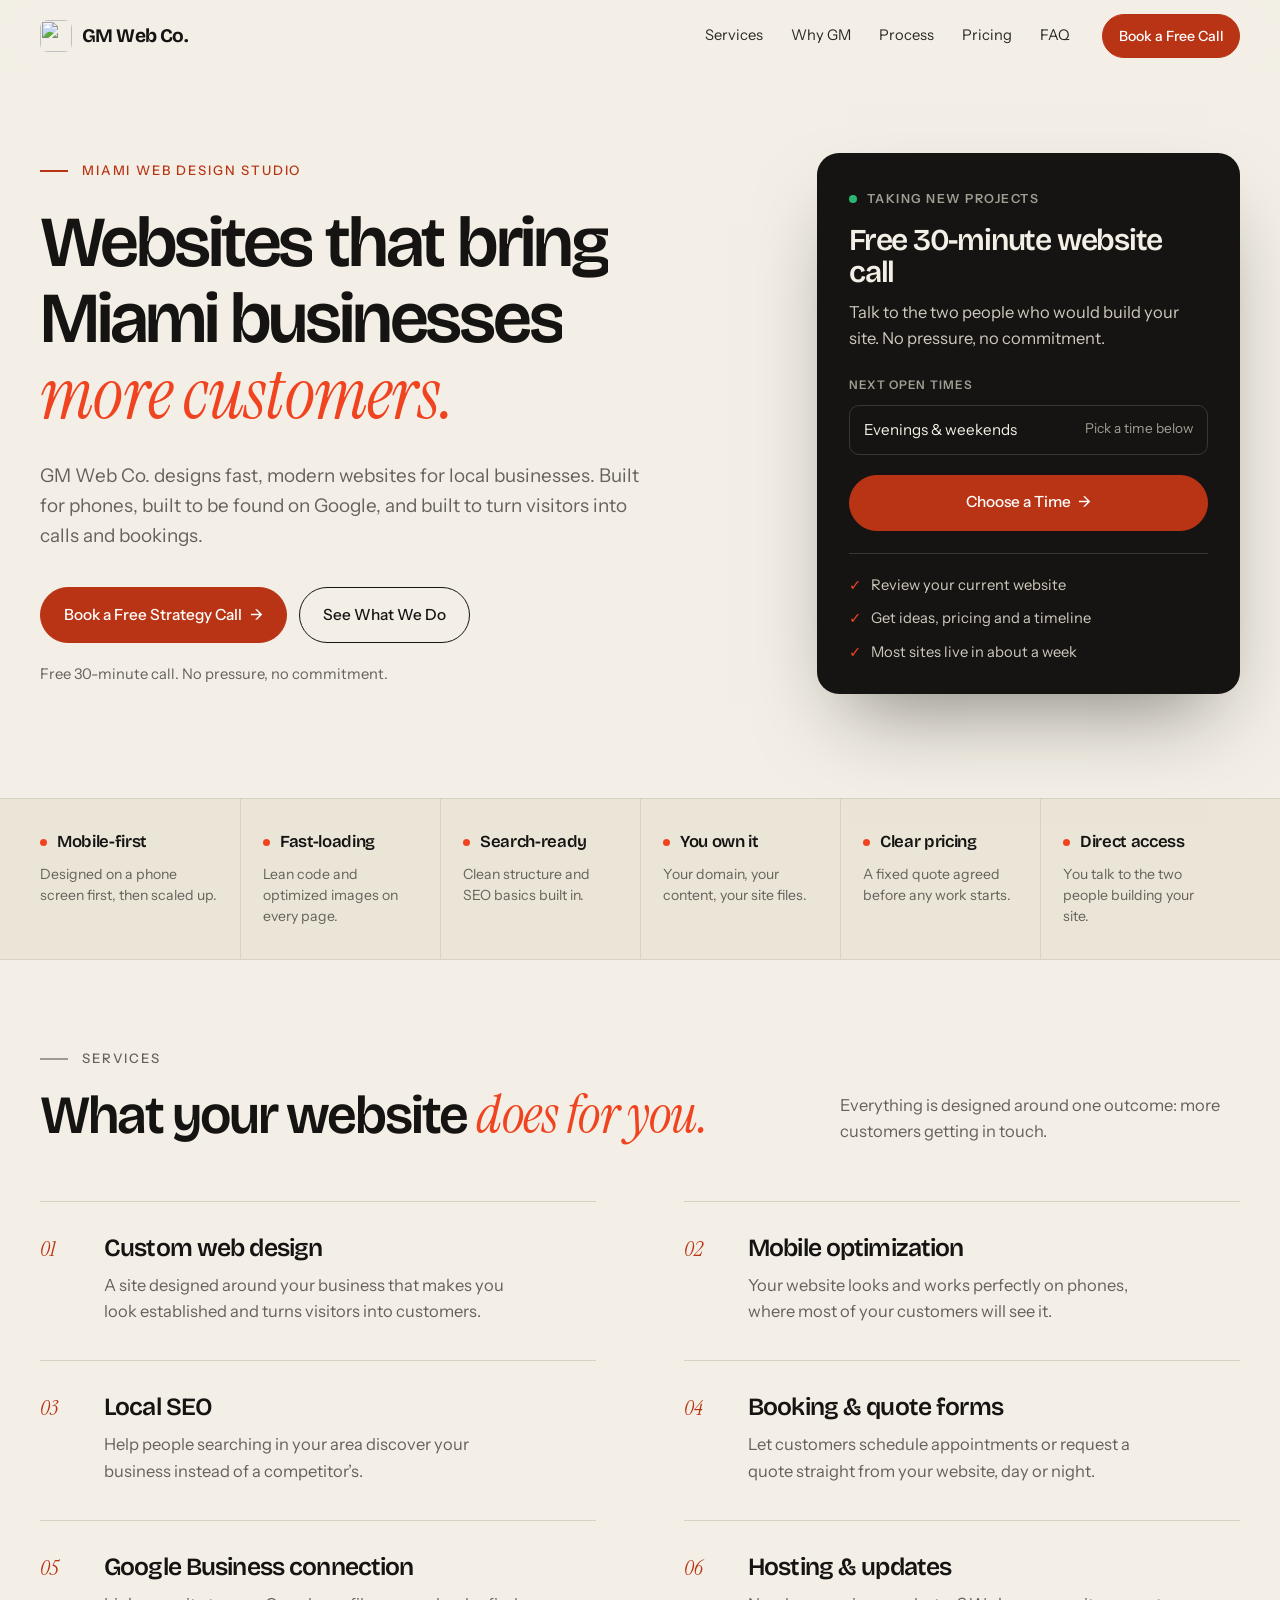
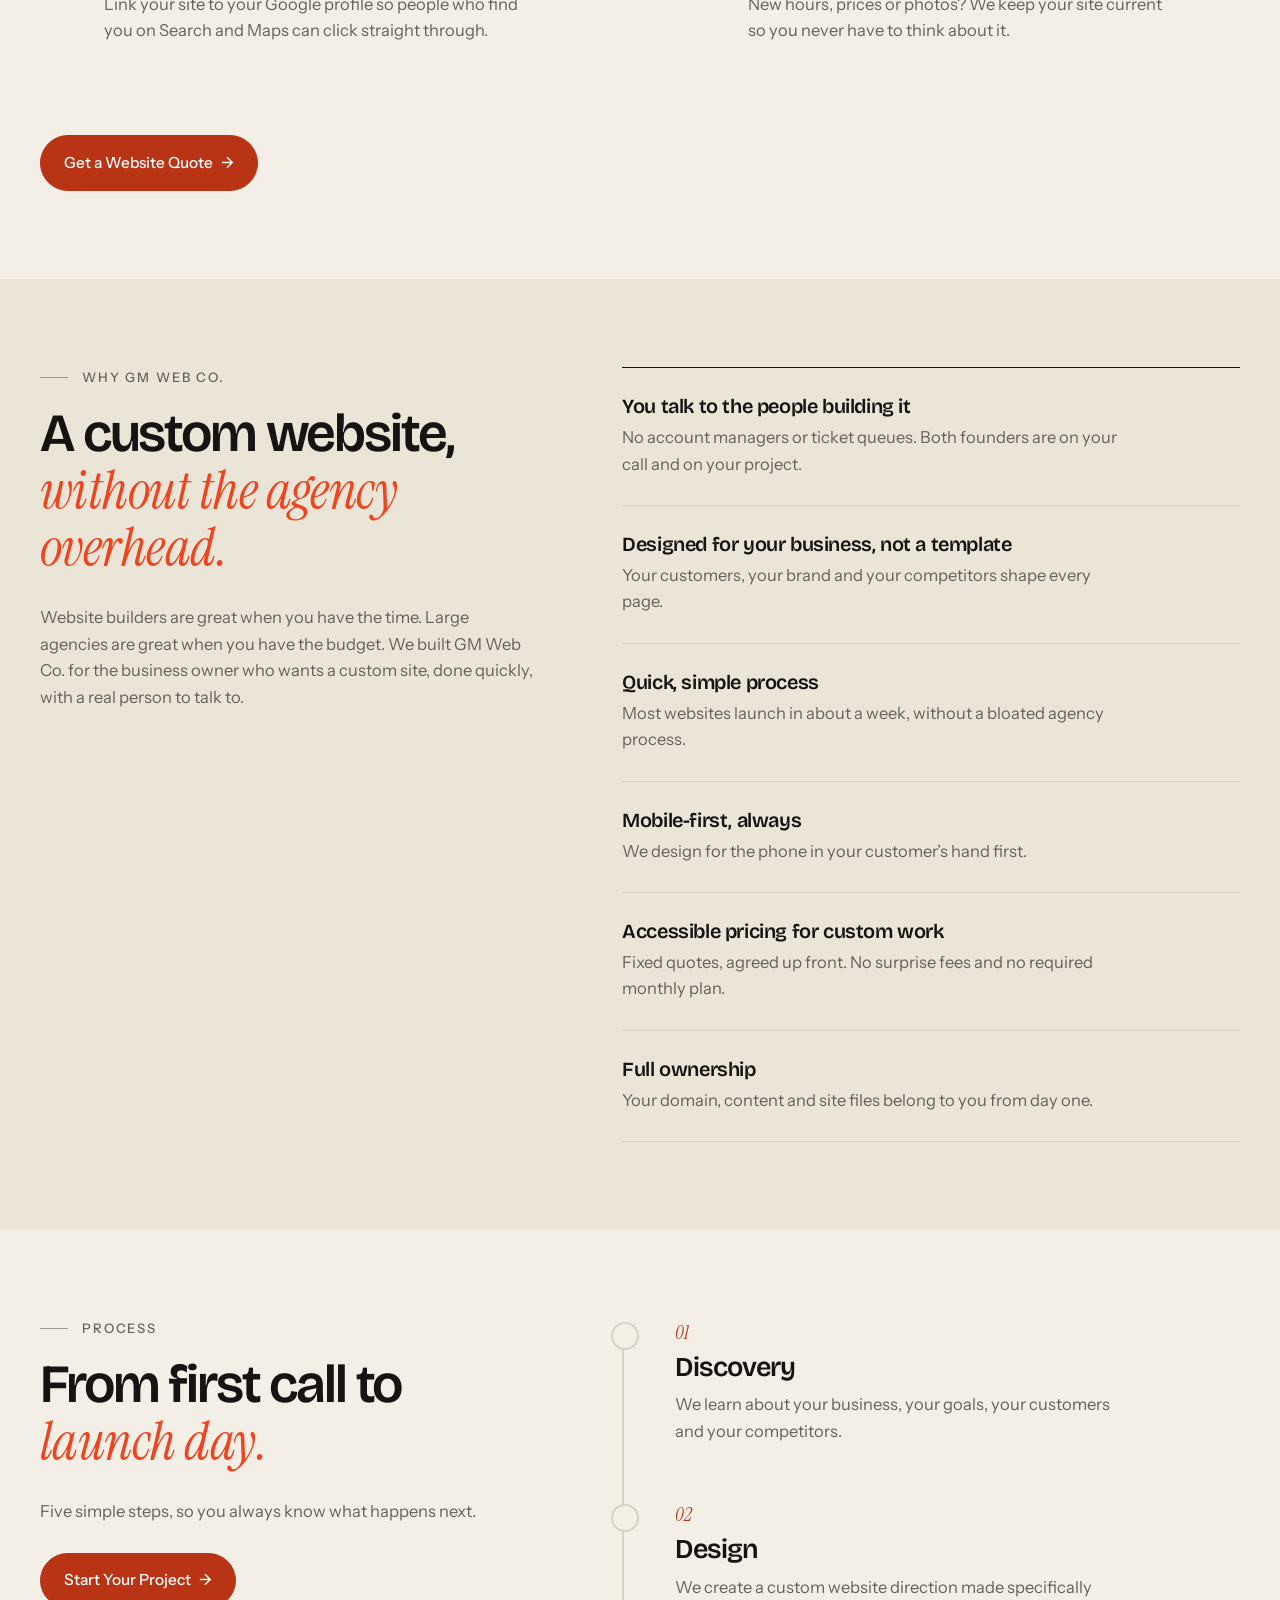
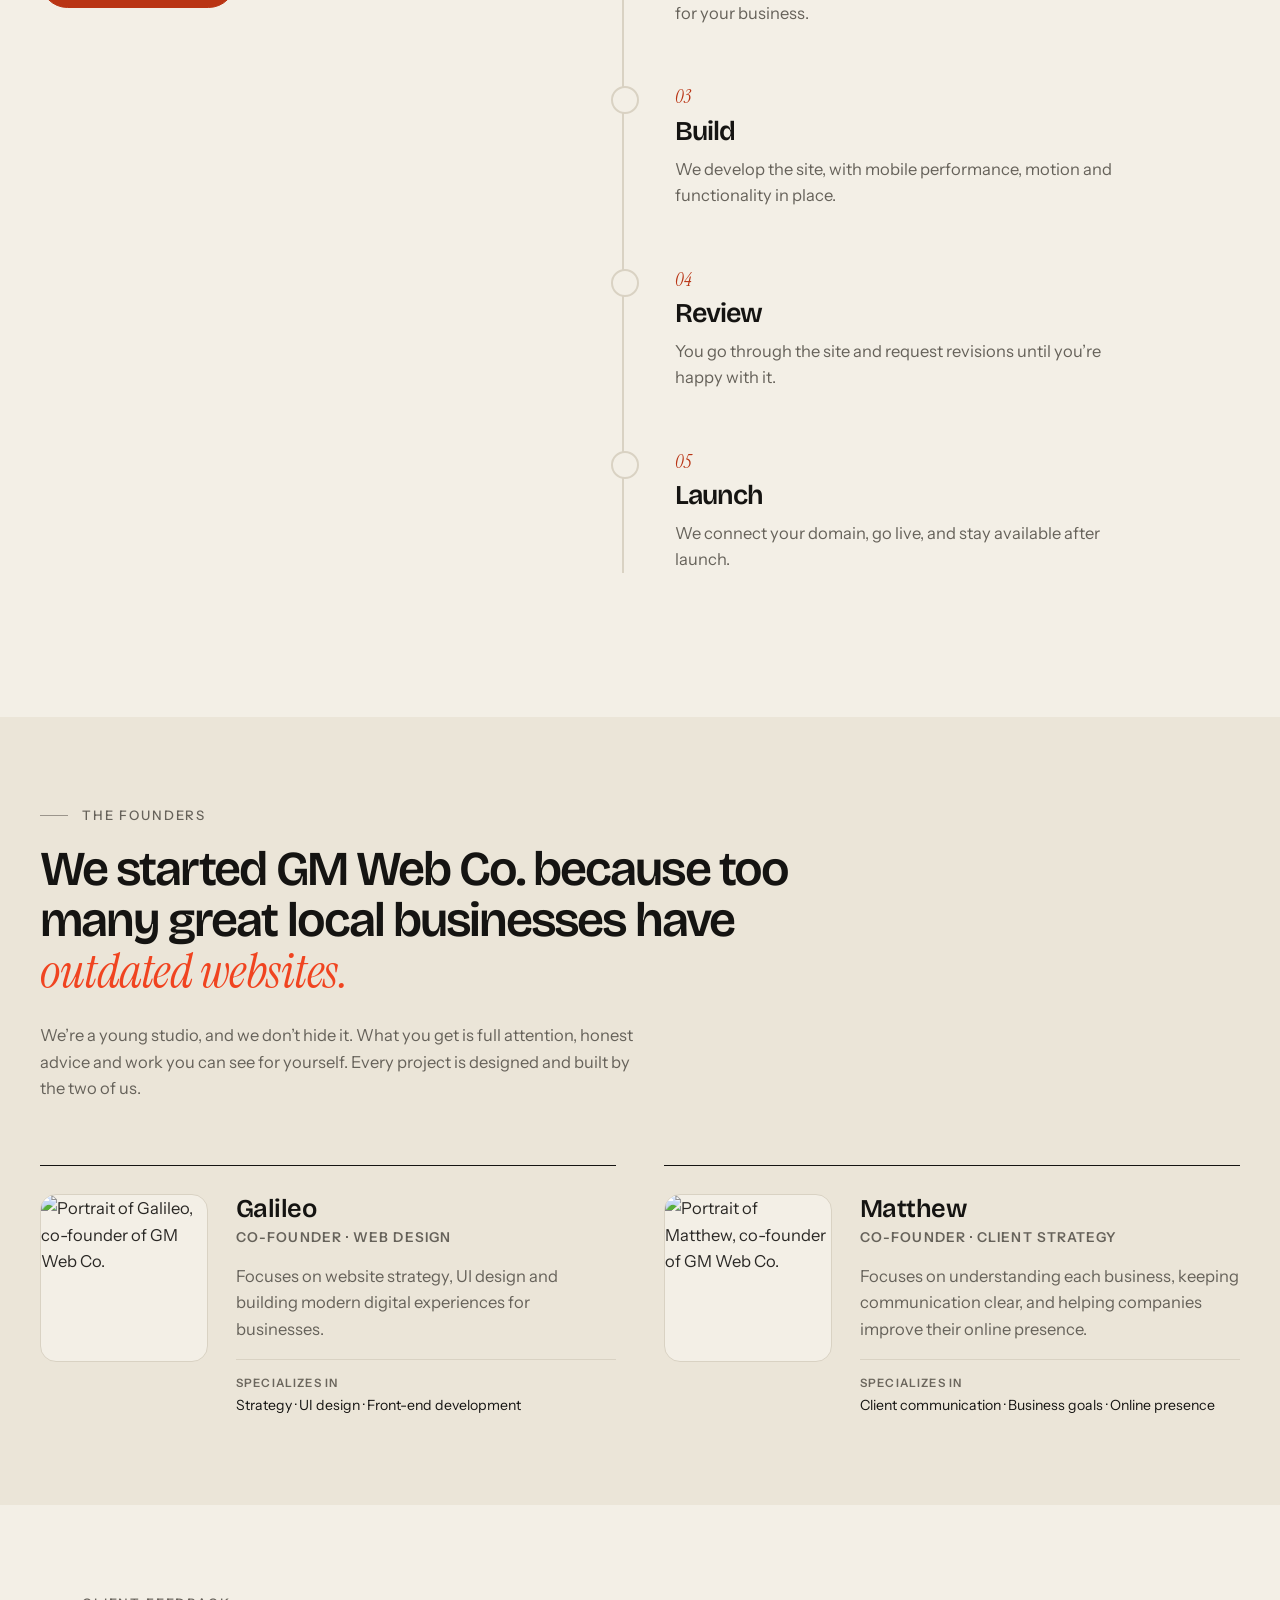
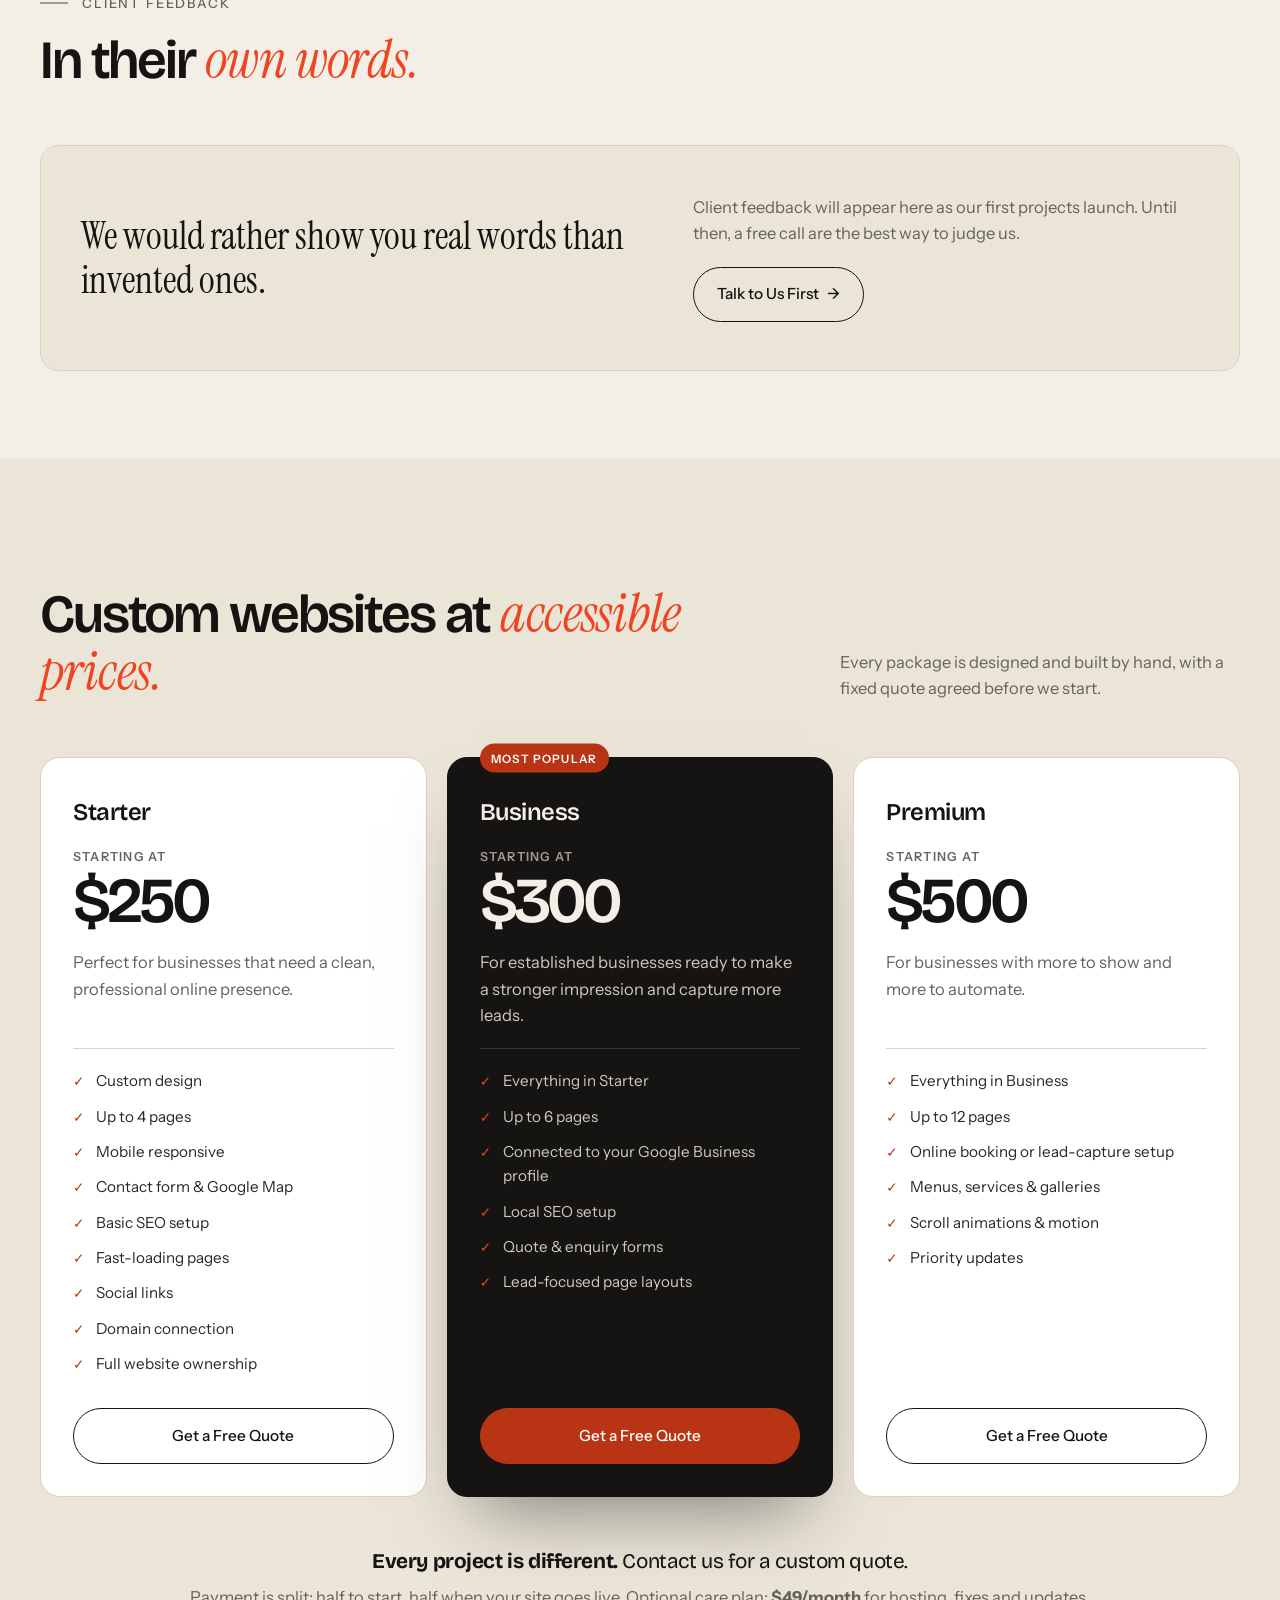
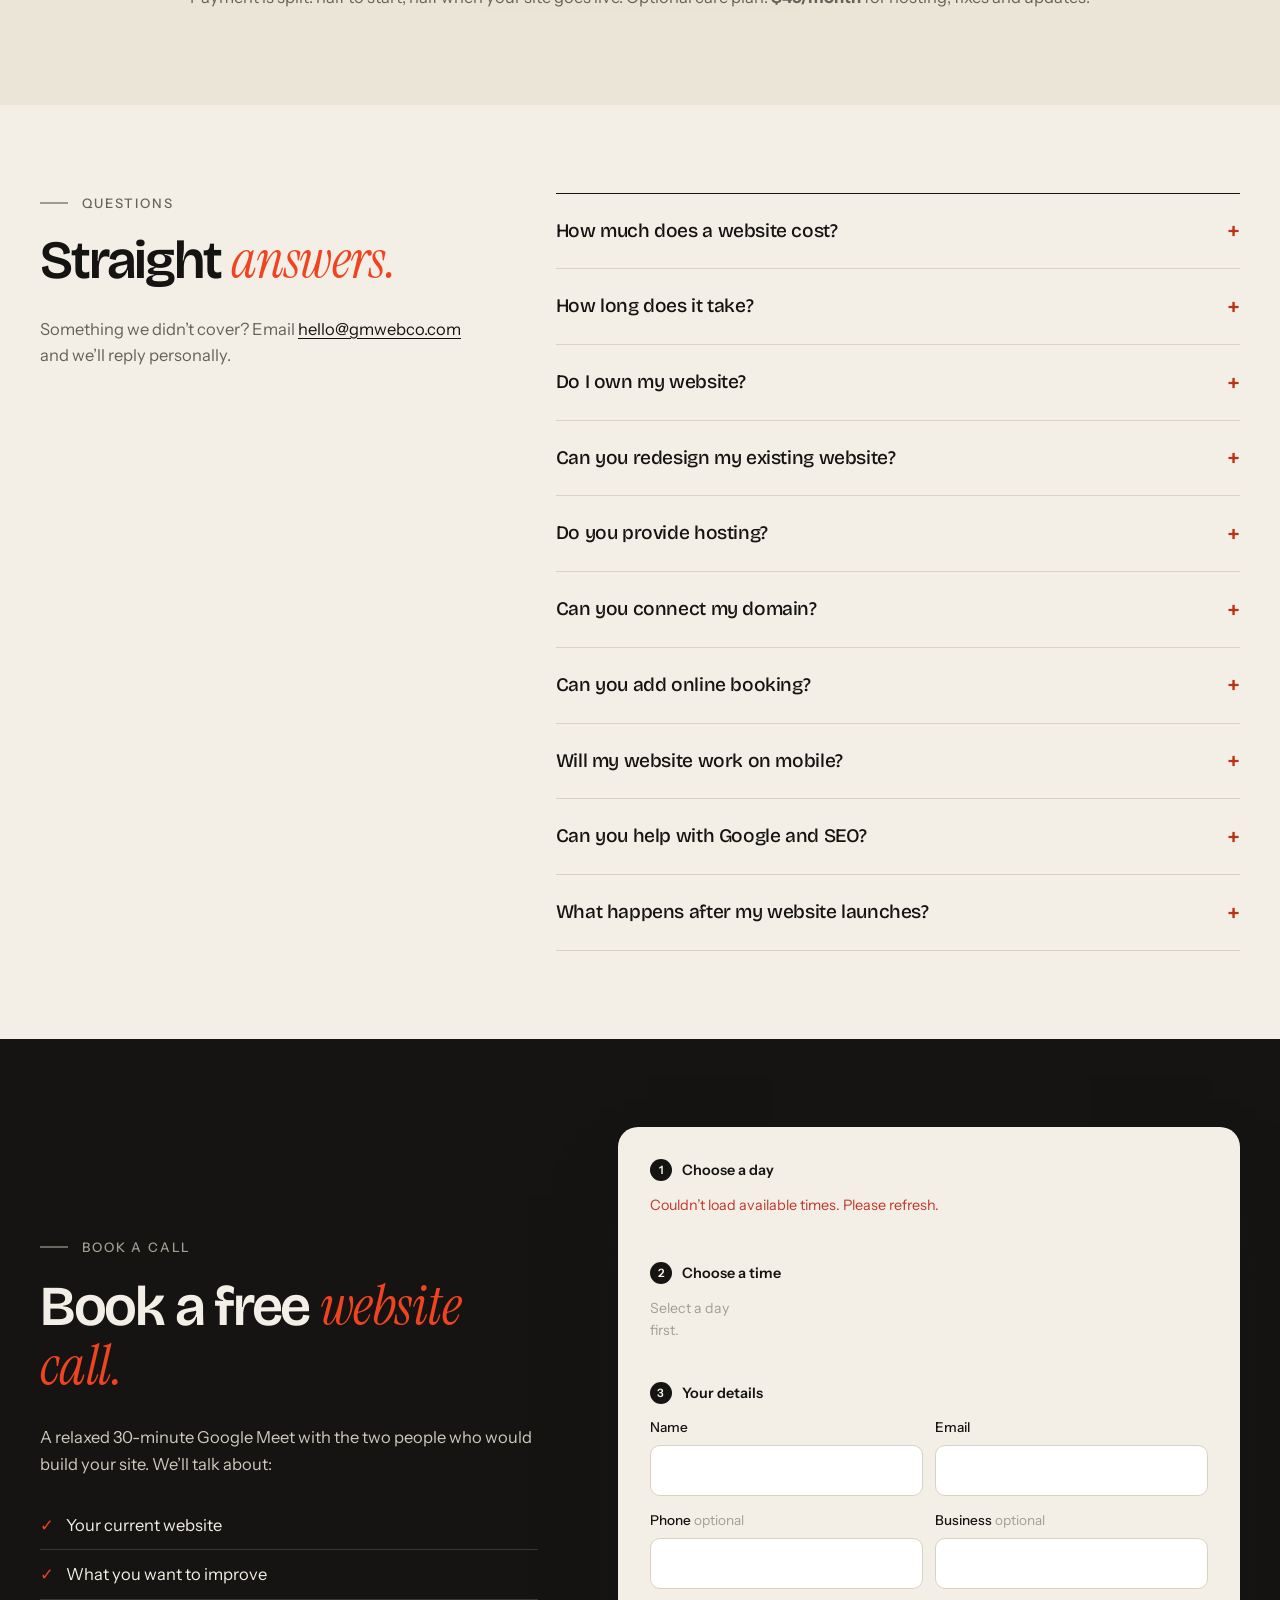
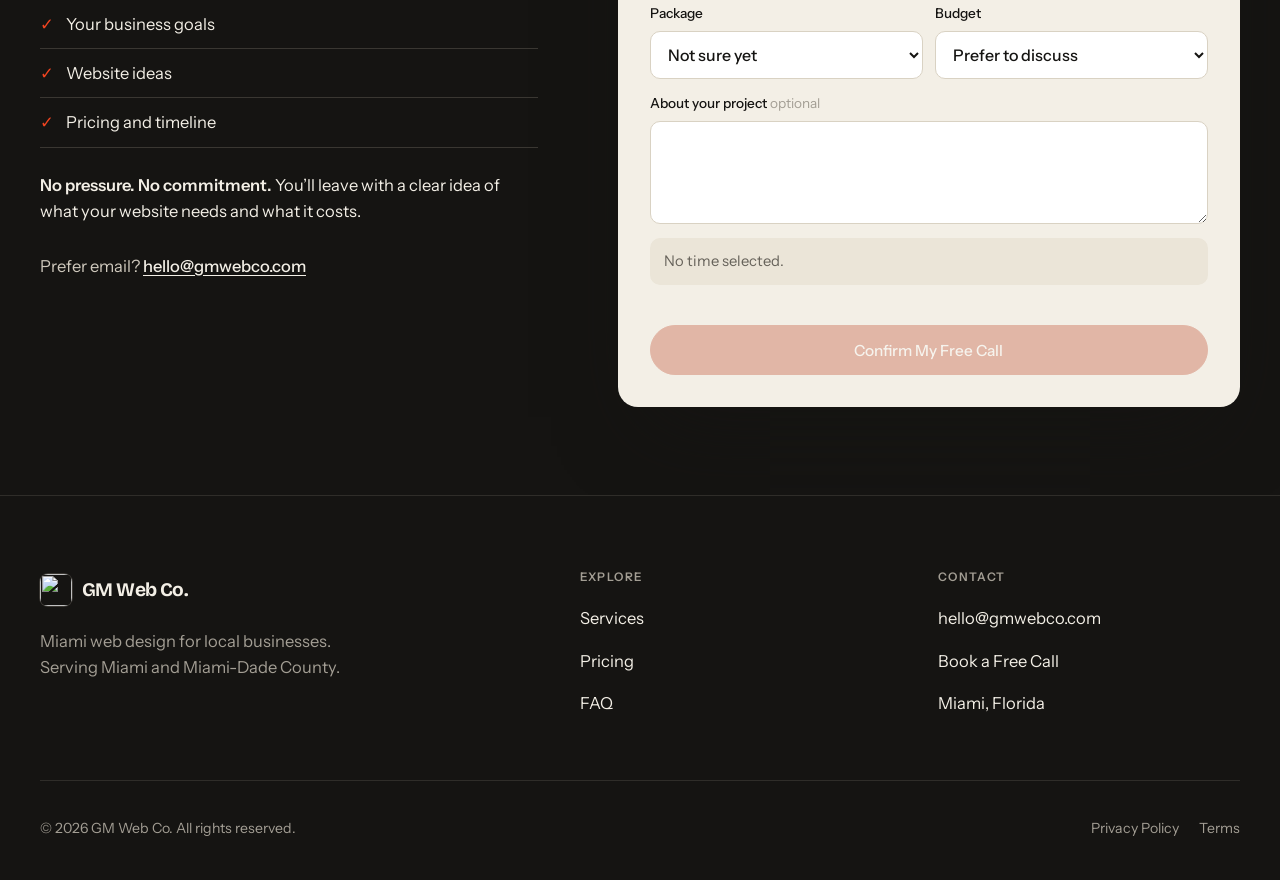
==== site-v2/index.html @ 28d30871 "Initial import of GM Web Co site Co-Authored-By: Claude Sonnet 5.5 <noreply@anthropic.com>" ====
<!DOCTYPE html>
<html lang="en">
<head>
  <meta charset="UTF-8" />
  <meta name="viewport" content="width=device-width, initial-scale=1.0, viewport-fit=cover" />
  <meta name="color-scheme" content="light" />
  <meta name="theme-color" content="#f3efe6" />
  <title>Miami Web Design for Local Businesses | GM Web Co.</title>
  <meta name="description" content="GM Web Co. is a Miami web design studio. We build fast, mobile-first websites for local businesses that get found on Google and turn visitors into calls and bookings. Book a free call." />
  <meta name="author" content="GM Web Co." />
  <link rel="canonical" href="https://gmwebco.com/" />
  <meta property="og:type" content="website" />
  <meta property="og:site_name" content="GM Web Co." />
  <meta property="og:title" content="GM Web Co. | Miami web design for local businesses" />
  <meta property="og:description" content="Fast, modern, mobile-first websites that bring local businesses more customers. Book a free call." />
  <meta property="og:image" content="https://gmwebco.com/og-cover.jpg" />
  <meta property="og:image:width" content="1200" />
  <meta property="og:image:height" content="630" />
  <meta property="og:image:alt" content="GM Web Co. — websites that bring Miami businesses more customers" />
  <meta property="og:url" content="https://gmwebco.com/" />
  <meta name="twitter:card" content="summary_large_image" />
  <meta name="twitter:title" content="GM Web Co. | Miami web design for local businesses" />
  <meta name="twitter:description" content="Fast, modern, mobile-first websites that bring local businesses more customers." />
  <meta name="twitter:image" content="https://gmwebco.com/og-cover.jpg" />
  <script type="application/ld+json">
  {
    "@context": "https://schema.org",
    "@graph": [
      {
        "@type": "ProfessionalService",
        "@id": "https://gmwebco.com/#business",
        "name": "GM Web Co.",
        "url": "https://gmwebco.com/",
        "logo": "https://gmwebco.com/logo-512.png",
        "image": "https://gmwebco.com/og-cover.jpg",
        "description": "Miami web design studio building fast, mobile-first websites for local businesses.",
        "email": "hello@gmwebco.com",
        "founder": [{ "@type": "Person", "name": "Galileo S." }, { "@type": "Person", "name": "Matthew M." }],
        "address": { "@type": "PostalAddress", "addressLocality": "Miami", "addressRegion": "FL", "addressCountry": "US" },
        "areaServed": [{ "@type": "City", "name": "Miami" }, { "@type": "AdministrativeArea", "name": "Miami-Dade County" }],
        "priceRange": "$$",
        "knowsAbout": ["Web design", "Local SEO", "Small business websites", "Online booking"],
        "openingHoursSpecification": [
          { "@type": "OpeningHoursSpecification", "dayOfWeek": ["Monday", "Tuesday", "Wednesday", "Thursday", "Friday"], "opens": "17:00", "closes": "21:00" },
          { "@type": "OpeningHoursSpecification", "dayOfWeek": ["Saturday", "Sunday"], "opens": "10:00", "closes": "20:00" }
        ]
      },
      {
        "@type": "FAQPage",
        "mainEntity": [
          { "@type": "Question", "name": "How much does a website cost?", "acceptedAnswer": { "@type": "Answer", "text": "Websites start at $250 for a Starter site. Business sites start at $300 and Premium sites at $500. Every project is different, so we confirm a clear, fixed quote on your free call before any work begins." } },
          { "@type": "Question", "name": "How long does a website take?", "acceptedAnswer": { "@type": "Answer", "text": "Most websites are live in about a week. Larger sites or custom features can take longer, and we give you a clear timeline on the call." } },
          { "@type": "Question", "name": "Do I own my website?", "acceptedAnswer": { "@type": "Answer", "text": "Yes. Your domain is registered in your name, and your text, photos and site files are yours. If you ever want to move on, we hand everything over." } },
          { "@type": "Question", "name": "Can you redesign my existing website?", "acceptedAnswer": { "@type": "Answer", "text": "Yes. We keep what already works, such as your content, branding and domain, and rebuild the rest so the site looks established and is easier to use on a phone." } },
          { "@type": "Question", "name": "Do you provide hosting?", "acceptedAnswer": { "@type": "Answer", "text": "Yes. Our optional care plan is $49 per month and covers hosting, fixes and updates. If you prefer to host elsewhere, we set the site up so you can." } },
          { "@type": "Question", "name": "Can you connect my domain?", "acceptedAnswer": { "@type": "Answer", "text": "Yes. We connect your existing domain, or help you register a new one in your name." } },
          { "@type": "Question", "name": "Can you add online booking?", "acceptedAnswer": { "@type": "Answer", "text": "Yes. We can add appointment booking or quote-request forms so customers can take the next step directly from your website." } },
          { "@type": "Question", "name": "Will my website work on mobile?", "acceptedAnswer": { "@type": "Answer", "text": "Yes. Every site is designed phone-first and tested on real screen sizes, because most of your customers will see it on a phone." } },
          { "@type": "Question", "name": "Can you help with Google and SEO?", "acceptedAnswer": { "@type": "Answer", "text": "Yes. Every site includes SEO basics: page titles, descriptions, clean structure and fast loading. Business and Premium sites are also connected to your Google Business profile." } },
          { "@type": "Question", "name": "What happens after the website launches?", "acceptedAnswer": { "@type": "Answer", "text": "We check that everything works, hand over your site, and stay a message away. If you want ongoing updates, the optional care plan covers them." } }
        ]
      }
    ]
  }
  </script>
  <script defer src="/_vercel/insights/script.js"></script>
  <link rel="icon" href="favicon.svg" type="image/svg+xml" />
  <link rel="icon" href="logo-512.png" type="image/png" sizes="512x512" />
  <link rel="apple-touch-icon" href="apple-touch-icon.png" />
  <link rel="preconnect" href="https://fonts.googleapis.com" />
  <link rel="preconnect" href="https://fonts.gstatic.com" crossorigin />
  <link href="https://fonts.googleapis.com/css2?family=Bricolage+Grotesque:opsz,wght@12..96,500;12..96,600;12..96,700&family=Instrument+Sans:wght@400;500;600&family=Instrument+Serif:ital@0;1&display=swap" rel="stylesheet" />
    <link rel="stylesheet" href="styles.css" />
</head>
<body id="top">
  <a class="skip" href="#main">Skip to content</a>
  <header class="nav">
    <div class="container nav-inner">
      <a href="#top" class="logo" aria-label="GM Web Co., back to top"><img src="logo-icon.svg" alt="" width="32" height="32" />GM Web Co.</a>
      <nav class="nav-links" id="navLinks" aria-label="Main">
        <a href="#services">Services</a>
        <a href="#why">Why GM</a>
        <a href="#process">Process</a>
        <a href="#pricing">Pricing</a>
        <a href="#faq">FAQ</a>
        <a href="#book" class="btn btn-sm">Book a Free Call</a>
      </nav>
      <button class="nav-toggle" id="navToggle" type="button" aria-label="Open menu" aria-expanded="false" aria-controls="navLinks"><span></span><span></span></button>
    </div>
  </header>

  <main id="main">
    <!-- HERO -->
    <section class="hero" aria-labelledby="hero-title">
      <div class="container hero-grid">
        <div class="hero-copy">
          <p class="kicker reveal">Miami web design studio</p>
          <h1 id="hero-title" class="split">Websites that bring Miami businesses <em>more customers.</em></h1>
          <p class="lead reveal" style="--d:.45s">GM Web Co. designs fast, modern websites for local businesses. Built for phones, built to be found on Google, and built to turn visitors into calls and bookings.</p>
          <div class="hero-cta reveal" style="--d:.6s">
            <a href="#book" class="btn">Book a Free Strategy Call <span class="arrow" aria-hidden="true">→</span></a>
            <a href="#services" class="btn btn-ghost">See What We Do</a>
          </div>
          <p class="hero-assure reveal" style="--d:.7s">Free 30-minute call. No pressure, no commitment.</p>
        </div>
        <aside class="hero-card reveal" style="--d:.3s" aria-labelledby="hc-title">
          <p class="hc-eyebrow"><span class="hc-dot" aria-hidden="true"></span> Taking new projects</p>
          <h2 id="hc-title">Free 30-minute website call</h2>
          <p class="hc-sub">Talk to the two people who would build your site. No pressure, no commitment.</p>
          <p class="hc-label">Next open times</p>
          <div class="hc-times" id="hcTimes" aria-live="polite"><span class="hc-skel"></span><span class="hc-skel"></span><span class="hc-skel"></span></div>
          <a href="#book" class="btn btn-block">Choose a Time <span class="arrow" aria-hidden="true">→</span></a>
          <ul class="hc-list">
            <li>Review your current website</li>
            <li>Get ideas, pricing and a timeline</li>
            <li>Most sites live in about a week</li>
          </ul>
        </aside>
      </div>
    </section>

    <!-- TRUST -->
    <section class="trust" aria-label="What you can count on">
      <ul class="container trust-list">
        <li class="reveal"><b>Mobile-first</b><span>Designed on a phone screen first, then scaled up.</span></li>
        <li class="reveal" style="--d:.06s"><b>Fast-loading</b><span>Lean code and optimized images on every page.</span></li>
        <li class="reveal" style="--d:.12s"><b>Search-ready</b><span>Clean structure and SEO basics built in.</span></li>
        <li class="reveal" style="--d:.18s"><b>You own it</b><span>Your domain, your content, your site files.</span></li>
        <li class="reveal" style="--d:.24s"><b>Clear pricing</b><span>A fixed quote agreed before any work starts.</span></li>
        <li class="reveal" style="--d:.3s"><b>Direct access</b><span>You talk to the two people building your site.</span></li>
      </ul>
    </section>

    <!-- SERVICES -->
    <section id="services" class="section" aria-labelledby="services-title">
      <div class="container">
        <div class="section-head split-head">
          <div>
            <p class="label reveal">Services</p>
            <h2 id="services-title" class="reveal">What your website <em>does for you.</em></h2>
          </div>
          <p class="reveal">Everything is designed around one outcome: more customers getting in touch.</p>
        </div>
        <ol class="svc-list">
          <li class="reveal"><span class="svc-num" aria-hidden="true">01</span><div><h3>Custom web design</h3><p>A site designed around your business that makes you look established and turns visitors into customers.</p></div></li>
          <li class="reveal" style="--d:.06s"><span class="svc-num" aria-hidden="true">02</span><div><h3>Mobile optimization</h3><p>Your website looks and works perfectly on phones, where most of your customers will see it.</p></div></li>
          <li class="reveal"><span class="svc-num" aria-hidden="true">03</span><div><h3>Local SEO</h3><p>Help people searching in your area discover your business instead of a competitor’s.</p></div></li>
          <li class="reveal" style="--d:.06s"><span class="svc-num" aria-hidden="true">04</span><div><h3>Booking &amp; quote forms</h3><p>Let customers schedule appointments or request a quote straight from your website, day or night.</p></div></li>
          <li class="reveal"><span class="svc-num" aria-hidden="true">05</span><div><h3>Google Business connection</h3><p>Link your site to your Google profile so people who find you on Search and Maps can click straight through.</p></div></li>
          <li class="reveal" style="--d:.06s"><span class="svc-num" aria-hidden="true">06</span><div><h3>Hosting &amp; updates</h3><p>New hours, prices or photos? We keep your site current so you never have to think about it.</p></div></li>
        </ol>
        <p class="section-cta reveal"><a href="#book" class="btn">Get a Website Quote <span class="arrow" aria-hidden="true">→</span></a></p>
      </div>
    </section>

    <!-- WHY -->
    <section id="why" class="section section-alt" aria-labelledby="why-title">
      <div class="container why-grid">
        <div class="why-intro">
          <p class="label reveal">Why GM Web Co.</p>
          <h2 id="why-title" class="reveal">A custom website, <em>without the agency overhead.</em></h2>
          <p class="muted reveal">Website builders are great when you have the time. Large agencies are great when you have the budget. We built GM Web Co. for the business owner who wants a custom site, done quickly, with a real person to talk to.</p>
        </div>
        <ul class="why-list">
          <li class="reveal"><h3>You talk to the people building it</h3><p>No account managers or ticket queues. Both founders are on your call and on your project.</p></li>
          <li class="reveal" style="--d:.06s"><h3>Designed for your business, not a template</h3><p>Your customers, your brand and your competitors shape every page.</p></li>
          <li class="reveal"><h3>Quick, simple process</h3><p>Most websites launch in about a week, without a bloated agency process.</p></li>
          <li class="reveal" style="--d:.06s"><h3>Mobile-first, always</h3><p>We design for the phone in your customer’s hand first.</p></li>
          <li class="reveal"><h3>Accessible pricing for custom work</h3><p>Fixed quotes, agreed up front. No surprise fees and no required monthly plan.</p></li>
          <li class="reveal" style="--d:.06s"><h3>Full ownership</h3><p>Your domain, content and site files belong to you from day one.</p></li>
        </ul>
      </div>
    </section>

    <!-- PROCESS -->
    <section class="section" id="process" aria-labelledby="process-title">
      <div class="container process-grid">
        <div class="process-intro">
          <p class="label reveal">Process</p>
          <h2 id="process-title" class="reveal">From first call to <em>launch day.</em></h2>
          <p class="muted reveal">Five simple steps, so you always know what happens next.</p>
          <a href="#book" class="btn reveal">Start Your Project <span class="arrow" aria-hidden="true">→</span></a>
        </div>
        <ol class="timeline" id="timeline">
          <li class="step reveal"><span class="step-num">01</span><div><h3>Discovery</h3><p>We learn about your business, your goals, your customers and your competitors.</p></div></li>
          <li class="step reveal"><span class="step-num">02</span><div><h3>Design</h3><p>We create a custom website direction made specifically for your business.</p></div></li>
          <li class="step reveal"><span class="step-num">03</span><div><h3>Build</h3><p>We develop the site, with mobile performance, motion and functionality in place.</p></div></li>
          <li class="step reveal"><span class="step-num">04</span><div><h3>Review</h3><p>You go through the site and request revisions until you’re happy with it.</p></div></li>
          <li class="step reveal"><span class="step-num">05</span><div><h3>Launch</h3><p>We connect your domain, go live, and stay available after launch.</p></div></li>
        </ol>
      </div>
    </section>

    <!-- TEAM -->
    <section id="team" class="section section-alt" aria-labelledby="team-title">
      <div class="container">
        <div class="team-lead">
          <p class="label reveal">The founders</p>
          <h2 id="team-title" class="reveal">We started GM Web Co. because too many great local businesses have <em>outdated websites.</em></h2>
          <p class="muted reveal">We’re a young studio, and we don’t hide it. What you get is full attention, honest advice and work you can see for yourself. Every project is designed and built by the two of us.</p>
        </div>
        <div class="people">
          <article class="person reveal">
            <div class="person-img"><img src="team/galileo.jpg" alt="Portrait of Galileo, co-founder of GM Web Co." width="720" height="720" loading="lazy" decoding="async" /></div>
            <div class="person-body">
              <h3>Galileo</h3>
              <p class="person-role">Co-Founder · Web Design</p>
              <p>Focuses on website strategy, UI design and building modern digital experiences for businesses.</p>
              <p class="person-spec"><span>Specializes in</span> Strategy · UI design · Front-end development</p>
            </div>
          </article>
          <article class="person reveal" style="--d:.1s">
            <div class="person-img"><img src="team/matthew.jpg" alt="Portrait of Matthew, co-founder of GM Web Co." width="720" height="720" loading="lazy" decoding="async" /></div>
            <div class="person-body">
              <h3>Matthew</h3>
              <p class="person-role">Co-Founder · Client Strategy</p>
              <p>Focuses on understanding each business, keeping communication clear, and helping companies improve their online presence.</p>
              <p class="person-spec"><span>Specializes in</span> Client communication · Business goals · Online presence</p>
            </div>
          </article>
        </div>
      </div>
    </section>

    <!-- TESTIMONIALS -->
    <section id="proof" class="section" aria-labelledby="proof-title">
      <div class="container">
        <div class="section-head split-head">
          <div>
            <p class="label reveal">Client feedback</p>
            <h2 id="proof-title" class="reveal">In their <em>own words.</em></h2>
          </div>
        </div>
        <!-- Add real client testimonials in the JSON below. Fields: quote, name, business, photo (optional image path), logo (optional image path). -->
        <script type="application/json" id="testimonialData">[]</script>
        <div class="quotes" id="quotes"></div>
        <div class="quotes-empty reveal" id="quotesEmpty">
          <p class="quotes-lede">We would rather show you real words than invented ones.</p>
          <p class="muted">Client feedback will appear here as our first projects launch. Until then, a free call are the best way to judge us.</p>
          <a href="#book" class="btn btn-ghost">Talk to Us First <span class="arrow" aria-hidden="true">→</span></a>
        </div>
      </div>
    </section>

    <!-- PRICING -->
    <section id="pricing" class="section section-alt" aria-labelledby="pricing-title">
      <div class="container">
        <div class="section-head split-head">
          <div>
            <p class="label reveal">Pricing</p>
            <h2 id="pricing-title" class="reveal">Custom websites at <em>accessible prices.</em></h2>
          </div>
          <p class="reveal">Every package is designed and built by hand, with a fixed quote agreed before we start.</p>
        </div>
        <div class="price-grid">
          <article class="price-card reveal">
            <h3>Starter</h3>
            <p class="price-from">Starting at</p>
            <p class="price">$250</p>
            <p class="price-desc">Perfect for businesses that need a clean, professional online presence.</p>
            <ul>
              <li>Custom design</li><li>Up to 4 pages</li><li>Mobile responsive</li><li>Contact form &amp; Google Map</li><li>Basic SEO setup</li><li>Fast-loading pages</li><li>Social links</li><li>Domain connection</li><li>Full website ownership</li>
            </ul>
            <a class="btn btn-ghost" href="#book" data-package="Starter">Get a Free Quote</a>
          </article>
          <article class="price-card featured reveal" style="--d:.08s">
            <p class="price-flag">Most popular</p>
            <h3>Business</h3>
            <p class="price-from">Starting at</p>
            <p class="price">$300</p>
            <p class="price-desc">For established businesses ready to make a stronger impression and capture more leads.</p>
            <ul>
              <li>Everything in Starter</li><li>Up to 6 pages</li><li>Connected to your Google Business profile</li><li>Local SEO setup</li><li>Quote &amp; enquiry forms</li><li>Lead-focused page layouts</li>
            </ul>
            <a class="btn" href="#book" data-package="Business">Get a Free Quote</a>
          </article>
          <article class="price-card reveal" style="--d:.16s">
            <h3>Premium</h3>
            <p class="price-from">Starting at</p>
            <p class="price">$500</p>
            <p class="price-desc">For businesses with more to show and more to automate.</p>
            <ul>
              <li>Everything in Business</li><li>Up to 12 pages</li><li>Online booking or lead-capture setup</li><li>Menus, services &amp; galleries</li><li>Scroll animations &amp; motion</li><li>Priority updates</li>
            </ul>
            <a class="btn btn-ghost" href="#book" data-package="Premium">Get a Free Quote</a>
          </article>
        </div>
        <div class="price-foot reveal">
          <p><b>Every project is different.</b> Contact us for a custom quote.</p>
          <p class="muted">Payment is split: half to start, half when your site goes live. Optional care plan: <b class="ink">$49/month</b> for hosting, fixes and updates.</p>
        </div>
      </div>
    </section>

    <!-- FAQ -->
    <section id="faq" class="section" aria-labelledby="faq-title">
      <div class="container faq-grid">
        <div>
          <p class="label reveal">Questions</p>
          <h2 id="faq-title" class="reveal">Straight <em>answers.</em></h2>
          <p class="muted reveal">Something we didn’t cover? Email <a href="mailto:hello@gmwebco.com">hello@gmwebco.com</a> and we’ll reply personally.</p>
        </div>
        <div class="faq">
          <details class="reveal"><summary>How much does a website cost?</summary><p>Websites start at $250 for a Starter site, $300 for Business and $500 for Premium. Every project is different, so we confirm a clear, fixed quote on your free call before any work begins.</p></details>
          <details class="reveal"><summary>How long does it take?</summary><p>Most websites are live in about a week. Larger sites or custom features can take longer, and we’ll give you a clear timeline on the call.</p></details>
          <details class="reveal"><summary>Do I own my website?</summary><p>Yes. Your domain is registered in your name, and your text, photos and site files are yours. If you ever want to move on, we hand everything over.</p></details>
          <details class="reveal"><summary>Can you redesign my existing website?</summary><p>Yes. We keep what already works, like your content, branding and domain, and rebuild the rest so the site looks established and is easy to use on a phone.</p></details>
          <details class="reveal"><summary>Do you provide hosting?</summary><p>Yes. Our optional care plan is $49 a month and covers hosting, fixes and updates. If you’d rather host elsewhere, we’ll set the site up so you can.</p></details>
          <details class="reveal"><summary>Can you connect my domain?</summary><p>Yes. We connect your existing domain, or help you register a new one in your name.</p></details>
          <details class="reveal"><summary>Can you add online booking?</summary><p>Yes. We can add appointment booking or quote-request forms so customers can take the next step right from your website.</p></details>
          <details class="reveal"><summary>Will my website work on mobile?</summary><p>Yes. Every site is designed phone-first and tested on real screen sizes, because most of your customers will see it on a phone.</p></details>
          <details class="reveal"><summary>Can you help with Google and SEO?</summary><p>Yes. Every site includes SEO basics: page titles, descriptions, clean structure and fast loading. Business and Premium sites are also connected to your Google Business profile.</p></details>
          <details class="reveal"><summary>What happens after my website launches?</summary><p>We check that everything works, hand over your site, and stay a message away. If you want ongoing updates, the optional care plan covers them.</p></details>
        </div>
      </div>
    </section>

    <!-- BOOKING -->
    <section id="book" class="section section-dark book-section" aria-labelledby="book-title">
      <div class="container book-grid">
        <div class="book-copy">
          <p class="label reveal">Book a call</p>
          <h2 id="book-title" class="reveal">Book a free <em>website call.</em></h2>
          <p class="reveal">A relaxed 30-minute Google Meet with the two people who would build your site. We’ll talk about:</p>
          <ul class="book-points reveal">
            <li>Your current website</li>
            <li>What you want to improve</li>
            <li>Your business goals</li>
            <li>Website ideas</li>
            <li>Pricing and timeline</li>
          </ul>
          <p class="book-assure reveal"><b>No pressure. No commitment.</b> You’ll leave with a clear idea of what your website needs and what it costs.</p>
          <p class="contact-line">Prefer email? <a href="mailto:hello@gmwebco.com">hello@gmwebco.com</a></p>
          <p class="small faint" id="tzNote"></p>
        </div>

        <div class="book-card reveal" id="bookCard">
          <div id="step1">
            <p class="book-step"><span>1</span> Choose a day</p>
            <div class="days" id="days"><p class="muted small">Loading available times…</p></div>
            <p class="book-step"><span>2</span> Choose a time</p>
            <div class="times" id="times"><p class="muted small">Select a day first.</p></div>
          </div>

          <form id="bookForm" class="book-form" novalidate>
            <p class="book-step"><span>3</span> Your details</p>
            <div class="field-row">
              <label>Name<input name="name" required autocomplete="name" /></label>
              <label>Email<input name="email" type="email" required autocomplete="email" /></label>
            </div>
            <div class="field-row">
              <label>Phone <span class="optional">optional</span><input name="phone" type="tel" autocomplete="tel" /></label>
              <label>Business <span class="optional">optional</span><input name="business" autocomplete="organization" /></label>
            </div>
            <div class="field-row">
              <label>Package
                <select name="package" id="packageSelect">
                  <option value="">Not sure yet</option>
                  <option>Starter</option>
                  <option>Business</option>
                  <option>Premium</option>
                  <option>I already have a site</option>
                </select>
              </label>
              <label>Budget
                <select name="budget">
                  <option value="">Prefer to discuss</option>
                  <option>Under $250</option>
                  <option>$250 – $300</option>
                  <option>$300 – $500</option>
                  <option>$500+</option>
                </select>
              </label>
            </div>
            <div class="hp" aria-hidden="true"><label>Website <input name="website" tabindex="-1" autocomplete="off" /></label></div>
            <label>About your project <span class="optional">optional</span><textarea name="notes" rows="3"></textarea></label>
            <p class="selected" id="selectedText" aria-live="polite">No time selected.</p>
            <p class="error" id="formError" role="alert"></p>
            <button class="btn btn-block" type="submit" id="submitBtn" disabled>Confirm My Free Call</button>
          </form>

          <div id="confirm" class="confirm" hidden>
            <div class="check"><svg viewBox="0 0 52 52" aria-hidden="true"><circle cx="26" cy="26" r="24" /><path d="M15 27l7 7 15-15" /></svg></div>
            <h3>You’re booked.</h3>
            <p id="confirmWhen"></p>
            <p id="confirmMsg" class="muted"></p>
            <div class="confirm-actions">
              <a id="meetLink" class="btn" target="_blank" rel="noopener" hidden>Open Google Meet</a>
              <a id="gcalLink" class="btn btn-ghost" target="_blank" rel="noopener">Add to Google Calendar</a>
            </div>
            <p class="manage-note"><a id="manageLink" href="#" hidden>Need to change or cancel? Use this link</a></p>
            <button class="link-btn" id="bookAnother" type="button">Book another time</button>
          </div>
        </div>
      </div>
    </section>
  </main>

  <footer class="footer">
    <div class="container">
      <div class="footer-top">
        <div class="footer-brand">
          <a href="#top" class="logo" aria-label="GM Web Co., back to top"><img src="logo-icon.svg" alt="" width="32" height="32" />GM Web Co.</a>
          <p>Miami web design for local businesses. Serving Miami and Miami-Dade County.</p>
        </div>
        <nav class="footer-col" aria-label="Footer">
          <b>Explore</b>
          <a href="#services">Services</a><a href="#pricing">Pricing</a><a href="#faq">FAQ</a>
        </nav>
        <div class="footer-col">
          <b>Contact</b>
          <a href="mailto:hello@gmwebco.com">hello@gmwebco.com</a>
          <a href="#book">Book a Free Call</a>
          <span>Miami, Florida</span>
        </div>
      </div>
      <div class="footer-row">
        <span class="small faint">© <span id="year">2026</span> GM Web Co. All rights reserved.</span>
        <span class="footer-links small"><a href="/privacy">Privacy Policy</a><a href="/terms">Terms</a></span>
      </div>
    </div>
  </footer>

  <script src="site.js"></script>
</body>
</html>
---- site-v2/styles.css ----
:root {
  --paper: #f3efe6;
  --paper-2: #ebe5d8;
  --ink: #151412;
  --ink-2: #1f1d1a;
  --text: #2a2825;
  --muted: #66625a;
  --faint: #6b665d;
  --line: #d9d2c3;
  /* #f04420 keeps large orange text at 3:1+ on paper (WCAG AA large) */
  --accent: #f04420;
  /* darker orange for small text and for white text on orange (readable at 4.5:1+) */
  --accent-ink: #b93414;
  --mint: #cfe6d8;
  --surface: #fff;
  --shade: 21 20 18; /* shadow colour, used as rgb(var(--shade) / alpha) */
  --on-accent: #fff;
  /* dark sections */
  --on-ink: #cfc9bd;
  --on-ink-faint: #a39e94;
  --ink-rule: #3a3732;
  --ink-rule-2: #2f2d29;
  /* status */
  --ok: #2bb673;
  --danger: #c0362c;
  --danger-line: #e5c3b8;
  --radius: 14px;
  --ease: cubic-bezier(.2, .7, .1, 1);
  --display: 'Bricolage Grotesque', system-ui, sans-serif;
  --serif: 'Instrument Serif', Georgia, serif;
  /* admin page compatibility */
  --bg-alt: var(--paper-2);
}

* { box-sizing: border-box; }
[hidden] { display: none !important; }
html { scroll-behavior: smooth; scroll-padding-top: 76px; color-scheme: light; }
body {
  margin: 0;
  font-family: 'Instrument Sans', system-ui, sans-serif;
  color: var(--text);
  background: var(--paper);
  line-height: 1.6;
  font-size: 16.5px;
  -webkit-font-smoothing: antialiased;
  overflow-x: clip;
}
::selection { background: var(--accent-ink); color: var(--on-accent); }
h1, h2, h3, h4 { font-family: var(--display); color: var(--ink); line-height: 1.05; margin: 0 0 .5em; font-weight: 600; letter-spacing: -0.03em; }
h1 { font-size: clamp(2.6rem, 5.6vw, 5rem); letter-spacing: -0.045em; }
h2 { font-size: clamp(2rem, 4.2vw, 3.4rem); letter-spacing: -0.04em; }
h3 { font-size: 1.3rem; letter-spacing: -0.02em; line-height: 1.2; }
em { font-family: var(--serif); font-style: italic; font-weight: 400; letter-spacing: -0.01em; }
h1 em, h2 em { color: var(--accent); }
p { margin: 0 0 1em; }
a { color: inherit; }

.container { width: min(1200px, 100% - 40px); margin-inline: auto; }
.section { padding: 88px 0; position: relative; }
.section-alt { background: var(--paper-2); }
.section-dark { background: var(--ink); color: var(--on-ink); --faint: var(--on-ink-faint); }
.section-dark h2, .section-dark h3 { color: var(--paper); }
.section-head { margin-bottom: 40px; }
.label { font-size: .82rem; font-weight: 500; text-transform: uppercase; letter-spacing: .14em; color: var(--muted); margin-bottom: 18px; }
.section-dark .label { color: var(--faint); }
.muted { color: var(--muted); }
.faint { color: var(--faint); }
.small { font-size: .88rem; }
.lead { font-size: 1.15rem; color: var(--muted); max-width: 540px; }

/* ---------- Buttons ---------- */
.btn {
  position: relative; display: inline-flex; align-items: center; justify-content: center; gap: .5em;
  padding: .95em 1.5em; border-radius: 999px; border: 1.5px solid var(--accent-ink);
  background: var(--accent-ink); color: var(--on-accent); font-weight: 500; text-decoration: none;
  cursor: pointer; font-size: .96rem; font-family: inherit; overflow: hidden; isolation: isolate;
  transition: color .35s var(--ease), border-color .35s, opacity .2s, transform .25s var(--ease);
}
.btn::before {
  content: ''; position: absolute; inset: 0; background: var(--ink); z-index: -1;
  transform: translateY(101%); border-radius: inherit; transition: transform .45s var(--ease);
}
.btn:hover::before { transform: translateY(0); }
.btn:hover { border-color: var(--ink); color: var(--on-accent); }
.btn .arrow { transition: transform .3s var(--ease); }
.btn:hover .arrow { transform: translateX(4px); }
.btn:disabled { opacity: .3; cursor: not-allowed; }
.btn:disabled::before { display: none; }
.btn-ghost { background: transparent; color: var(--ink); border-color: var(--ink); }
.btn-ghost:hover { border-color: var(--ink); color: var(--paper); }
.btn-sm { min-height: 44px; padding: .55em 1.1em; font-size: .88rem; }
.btn-block { width: 100%; }
.link-btn { background: none; border: 0; color: var(--muted); text-decoration: underline; text-underline-offset: 3px; cursor: pointer; font: inherit; font-size: .9rem; margin-top: 8px; padding: 12px 0; min-height: 44px; }

/* ---------- Skip link ---------- */
.skip { position: absolute; left: 16px; top: -60px; z-index: 100; background: var(--ink); color: var(--paper); padding: .7em 1.1em; border-radius: 999px; text-decoration: none; font-weight: 500; transition: top .2s var(--ease); }
.skip:focus { top: 12px; }

/* ---------- Nav ---------- */
.nav { position: sticky; top: 0; z-index: 50; background: color-mix(in srgb, var(--paper) 85%, transparent); backdrop-filter: blur(12px); border-bottom: 1px solid transparent; transition: border-color .3s; }
.nav.scrolled { border-color: var(--line); }
.nav-inner { display: flex; align-items: center; gap: 24px; height: 68px; }
.logo { font-family: var(--display); font-weight: 700; font-size: 1.2rem; text-decoration: none; color: var(--ink); letter-spacing: -0.03em; }
.logo { display: inline-flex; align-items: center; gap: 10px; min-height: 44px; }
.logo img { width: 32px; height: 32px; border-radius: 8px; flex: none; }
.nav-meta { display: flex; align-items: center; gap: 8px; font-size: .85rem; color: var(--muted); margin-right: auto; padding-left: 16px; border-left: 1px solid var(--line); }
.nav-meta b { font-weight: 500; color: var(--ink); font-variant-numeric: tabular-nums; }
.live-dot { width: 7px; height: 7px; border-radius: 50%; background: var(--ok); }
.nav-links { display: flex; gap: 28px; align-items: center; }
.nav-links a:not(.btn) { text-decoration: none; font-size: .93rem; position: relative; padding: 10px 0; }
.nav-links a:not(.btn)::after { content: ''; position: absolute; left: 0; right: 0; bottom: 7px; height: 1.5px; background: var(--ink); transform: scaleX(0); transform-origin: right; transition: transform .35s var(--ease); }
.nav-links a:not(.btn):hover::after { transform: scaleX(1); transform-origin: left; }
.nav-toggle { display: none; background: none; border: 0; width: 44px; height: 44px; margin-right: -6px; cursor: pointer; flex-direction: column; justify-content: center; gap: 6px; }
.nav-toggle span { display: block; height: 1.5px; background: var(--ink); transition: transform .3s; }

/* ---------- Booking ---------- */
.book-section { overflow: hidden; }
.book-section::before { content: 'hello'; position: absolute; right: -2vw; top: 40px; font-family: var(--serif); font-style: italic; font-size: 22vw; line-height: 1; color: color-mix(in srgb, var(--paper) 3.5%, transparent); pointer-events: none; }
.book-grid { display: grid; grid-template-columns: 1fr 1.3fr; gap: 72px; align-items: start; position: relative; }
.book-grid > * { min-width: 0; }
.book-copy { position: sticky; top: 110px; }
.book-points { list-style: none; padding: 0; margin: 28px 0; }
.book-points li { padding: 12px 0; border-bottom: 1px solid var(--ink-rule); display: flex; gap: 12px; align-items: center; color: var(--paper); }
.book-points li::before { content: '→'; color: var(--accent); }
.book-card { background: var(--paper); color: var(--text); border-radius: 20px; padding: 32px; box-shadow: 0 40px 80px -30px rgb(var(--shade) / .6); }
.book-step { font-size: .9rem; font-weight: 600; color: var(--ink); margin: 0 0 12px; display: flex; align-items: center; gap: 10px; }
.book-step span { width: 22px; height: 22px; border-radius: 50%; background: var(--ink); color: var(--paper); font-size: .72rem; display: grid; place-items: center; }
.book-step:not(:first-child) { margin-top: 26px; }
.days { display: flex; gap: 8px; overflow-x: auto; padding-bottom: 8px; scrollbar-width: thin; scroll-snap-type: x mandatory; }
.day {
  flex: 0 0 auto; min-width: 66px; padding: 10px 6px; border-radius: 12px; border: 1px solid var(--line); background: var(--surface);
  cursor: pointer; text-align: center; font-family: inherit; color: var(--muted); scroll-snap-align: start;
  transition: border-color .2s, background .25s, color .25s, transform .25s var(--ease);
}
.day b { display: block; font-family: var(--display); font-size: 1.3rem; font-weight: 600; color: var(--ink); line-height: 1.25; transition: color .25s; }
.day small { display: block; font-size: .72rem; }
.times { display: grid; grid-template-columns: repeat(auto-fill, minmax(92px, 1fr)); gap: 8px; }
.slot { min-height: 44px; padding: 10px; border-radius: 10px; border: 1px solid var(--line); background: var(--surface); cursor: pointer; font-family: inherit; font-size: .9rem; color: var(--ink); transition: border-color .2s, background .25s, color .25s, transform .25s var(--ease); animation: pop .4s var(--ease) both; animation-delay: calc(var(--i, 0) * 18ms); }
@keyframes pop { from { opacity: 0; transform: translateY(6px); } }
.day:hover, .slot:hover { border-color: var(--ink); transform: translateY(-2px); }
.day.active, .slot.active { border-color: var(--ink); background: var(--ink); color: var(--paper); }
.day.active b { color: var(--paper); }
.day .open-count { display: block; font-family: inherit; font-style: normal; font-size: .66rem; margin-top: 4px; color: var(--faint); }
.day.active .open-count { color: var(--on-ink); }
.slot.taken { background: var(--paper-2); border-style: dashed; color: var(--faint); text-decoration: line-through; cursor: not-allowed; }
.slot.taken:hover { transform: none; border-color: var(--line); }
.book-form { margin-top: 26px; }
.book-form label { display: block; font-size: .85rem; font-weight: 500; color: var(--ink); margin-bottom: 14px; }
.optional { color: var(--faint); font-weight: 400; }
.field-row { display: grid; grid-template-columns: 1fr 1fr; gap: 12px; }
input, select, textarea {
  display: block; width: 100%; margin-top: 6px; padding: .75em .85em; border-radius: 10px; border: 1px solid var(--line);
  font: inherit; font-size: 1rem; color: var(--ink); background: var(--surface); caret-color: var(--accent-ink); transition: border-color .2s, box-shadow .2s;
}
input:focus, select:focus, textarea:focus { outline: 2px solid var(--accent-ink); outline-offset: 1px; border-color: var(--ink); }
textarea { resize: vertical; }
.selected { padding: 12px 14px; border-radius: 10px; background: var(--paper-2); font-size: .92rem; color: var(--muted); transition: background .3s, color .3s; }
.selected.ok { background: var(--mint); color: var(--ink); }
.error { color: var(--danger); font-size: .9rem; min-height: 1em; margin: 0 0 .75em; }
.confirm { padding: 12px 0; }
.confirm h3 { font-size: 2rem; letter-spacing: -0.04em; }
.confirm #confirmWhen { font-weight: 600; color: var(--ink); }
.confirm-actions { display: flex; flex-wrap: wrap; gap: 10px; margin-top: 20px; }
.check svg { width: 56px; height: 56px; margin-bottom: 16px; }
.check circle { fill: none; stroke: var(--accent); stroke-width: 2.5; stroke-dasharray: 151; stroke-dashoffset: 151; animation: draw .7s var(--ease) forwards; }
.check path { fill: none; stroke: var(--ink); stroke-width: 3; stroke-linecap: round; stroke-linejoin: round; stroke-dasharray: 36; stroke-dashoffset: 36; animation: draw .4s .5s var(--ease) forwards; }
@keyframes draw { to { stroke-dashoffset: 0; } }

/* ---------- Review fixes ---------- */
.browser-shot img, .phone img { width: 100%; height: 100%; object-fit: cover; object-position: top; display: block; }
.phone img { border-radius: 20px; }
.hp { position: absolute; left: -10000px; width: 1px; height: 1px; overflow: hidden; }
.contact-line { margin: 20px 0 8px; color: var(--paper); }
.contact-line a { color: var(--paper); font-weight: 500; display: inline-block; padding-block: 12px; margin-block: -12px; text-underline-offset: 3px; }
.footer-links { display: flex; flex-wrap: wrap; gap: 0 20px; }
.footer-links a { color: var(--faint); text-decoration: none; display: inline-block; padding-block: 12px; }
.footer-links a:hover { color: var(--paper); text-decoration: underline; }
.manage-note { margin: 16px 0 0; font-size: .92rem; }
.manage-note a { color: var(--ink); font-weight: 500; display: inline-block; padding-block: 12px; margin-block: -12px; }
a:focus-visible, button:focus-visible, summary:focus-visible { outline: 2px solid var(--accent-ink); outline-offset: 3px; }

/* ---------- Simple pages: privacy, manage booking, 404 ---------- */
.doc { max-width: 720px; padding-block: 56px 96px; }
.doc h1 { font-size: clamp(2.2rem, 5vw, 3.2rem); margin-bottom: 12px; }
.doc h2 { font-size: 1.35rem; margin: 36px 0 10px; }
.doc p, .doc li { max-width: 65ch; }
.doc ul { padding-left: 20px; margin: 0 0 1em; }
.doc li { margin-bottom: 6px; }
.doc a:not(.btn) { color: var(--ink); }
.notfound { padding-block: 96px 120px; }
.manage-actions { display: flex; flex-wrap: wrap; gap: 10px; margin: 24px 0; }
.manage-card { margin: 8px 0 24px; }
.manage-card > p:first-child { margin-top: 0; }
.btn-danger-ghost { color: var(--accent-ink); border-color: var(--danger-line); }
.manage-help { margin-top: 40px; }
.nav-inner > .btn:last-child { margin-left: auto; }

/* =====================================================================
   Homepage
   ===================================================================== */
.btn-ghost-light { background: transparent; color: var(--paper); border-color: color-mix(in srgb, var(--paper) 40%, transparent); }
.btn-ghost-light::before { background: var(--paper); }
.btn-ghost-light:hover { color: var(--ink); border-color: var(--paper); }
.section-dark .btn:not(.btn-ghost-light)::before { background: var(--paper); }
.section-dark .btn:not(.btn-ghost-light):hover { color: var(--ink); border-color: var(--paper); }
.section-dark .muted { color: var(--on-ink-faint); }
.section-dark a:focus-visible, .footer a:focus-visible, .footer button:focus-visible { outline-color: var(--paper); }

/* ---------- Nav ---------- */
.nav-inner { height: 72px; }
.nav-links { margin-left: auto; }
.nav-links a:not(.btn) { font-size: .92rem; }
.nav-links .btn-sm { margin-left: 4px; }

/* ---------- Section scaffolding ---------- */
.section-head { margin-bottom: 56px; }
.split-head { display: flex; justify-content: space-between; align-items: flex-end; gap: 48px; }
.split-head > p { max-width: 400px; margin: 0; color: var(--muted); }
.section-dark .split-head > p { color: var(--on-ink); }
.section-head h2 { margin: 0; max-width: 14em; }
.section-cta { margin: 56px 0 0; }
.label { display: flex; align-items: center; gap: 14px; }
.label::before { content: ''; width: 28px; height: 1.5px; background: currentColor; opacity: .6; }

/* ---------- Hero ---------- */
.hero { padding: 80px 0 104px; }
.hero-grid { display: grid; grid-template-columns: 1.25fr .75fr; gap: 72px; align-items: center; }
.hero-grid > * { min-width: 0; }
.kicker { font-size: .82rem; font-weight: 500; text-transform: uppercase; letter-spacing: .14em; color: var(--accent-ink); margin-bottom: 24px; display: flex; align-items: center; gap: 14px; }
.kicker::before { content: ''; width: 28px; height: 1.5px; background: currentColor; }
.hero h1 { font-size: clamp(2.5rem, 5.6vw, 5.2rem); margin-bottom: .4em; }
.hero .lead { font-size: 1.18rem; max-width: 32em; }
.hero-cta { display: flex; flex-wrap: wrap; gap: 12px; margin-top: 36px; }
.hero-assure { margin: 20px 0 0; font-size: .92rem; color: var(--muted); }
.split .w { display: inline-block; overflow: hidden; vertical-align: top; padding-bottom: .1em; margin-bottom: -.1em; }
.split .w > span { display: inline-block; transform: translateY(105%); transition: transform .9s var(--ease); transition-delay: calc(var(--i) * 45ms + .1s); }
.split.in .w > span { transform: none; }

/* ---------- Device mockups (hero stage + case studies) ---------- */
.device { position: relative; padding: 0 9% 9% 0; }
.device-browser { border-radius: 14px; overflow: hidden; background: var(--ink); border: 1px solid var(--ink); box-shadow: 0 40px 80px -30px rgb(var(--shade) / .45); }
.device-bar { display: flex; align-items: center; gap: 6px; padding: 11px 14px; background: var(--ink-2); }
.device-bar i { width: 10px; height: 10px; border-radius: 50%; background: var(--ink-rule); flex: none; }
.device-bar span { margin-left: 10px; font-size: .75rem; color: var(--on-ink-faint); white-space: nowrap; overflow: hidden; text-overflow: ellipsis; }
.device-screen { position: relative; aspect-ratio: 16 / 10; background: #0d0c0b; overflow: hidden; }
.device-screen img, .device-phone img { display: block; width: 100%; height: 100%; object-fit: cover; object-position: top; }
.device-phone { position: absolute; right: 0; bottom: 0; width: 25%; aspect-ratio: 390 / 844; border-radius: 24px; border: 5px solid var(--ink); background: var(--ink); overflow: hidden; box-shadow: 0 30px 60px -20px rgb(var(--shade) / .55); transition: transform .6s var(--ease); }
.device-phone img { border-radius: 19px; }
.device-screen img, .device-phone img { transition: transform 1.2s var(--ease), opacity .9s var(--ease); }

.stage .slide { position: absolute; inset: 0; opacity: 0; transform: scale(1.05); }
.stage .slide.is-active { opacity: 1; transform: none; }
.stage-foot { display: flex; align-items: center; justify-content: space-between; gap: 20px; margin-top: 4px; }
.stage { scroll-margin-top: 90px; }
.stage-dots { display: flex; }
.stage-dots button { width: 44px; height: 44px; padding: 0; background: none; border: 0; cursor: pointer; display: grid; place-items: center; }
.stage-dots span { display: block; width: 24px; height: 3px; border-radius: 2px; background: var(--line); transition: background .3s, width .5s var(--ease); }
.stage-dots button:hover span { background: var(--faint); }
.stage-dots button[aria-pressed="true"] span { width: 40px; background: var(--ink); }
.stage-link { margin-left: auto; font-size: .92rem; font-weight: 500; text-decoration: none; padding: 12px 0; }
.stage-link:hover { color: var(--accent-ink); }
.motion-toggle { width: 44px; height: 44px; border-radius: 50%; display: grid; place-items: center; padding: 0; border: 1.5px solid var(--line); cursor: pointer; background: transparent; color: var(--ink); transition: background .25s, color .25s, border-color .25s; }
.motion-toggle:hover { background: var(--ink); color: var(--paper); border-color: var(--ink); }
.motion-toggle svg { width: 14px; height: 14px; fill: currentColor; }
.motion-toggle .i-play, .motion-toggle[aria-pressed="true"] .i-pause { display: none; }
.motion-toggle[aria-pressed="true"] .i-play { display: block; }

/* ---------- Trust ---------- */
.trust { border-block: 1px solid var(--line); background: var(--paper-2); }
.trust-list { list-style: none; padding: 0; margin: 0 auto; display: grid; grid-template-columns: repeat(6, 1fr); }
.trust-list li { padding: 30px 22px 32px; border-left: 1px solid var(--line); }
.trust-list li:first-child { border-left: 0; padding-left: 0; }
.trust-list b { display: flex; align-items: center; gap: 10px; font-family: var(--display); font-size: 1.05rem; font-weight: 600; color: var(--ink); letter-spacing: -0.02em; margin-bottom: 8px; }
.trust-list b::before { content: ''; width: 7px; height: 7px; border-radius: 50%; background: var(--accent); flex: none; }
.trust-list span { display: block; font-size: .88rem; line-height: 1.5; color: var(--muted); }

/* ---------- Work ---------- */
.work { padding-bottom: 104px; }
.case { display: grid; grid-template-columns: 1.3fr 1fr; gap: 80px; align-items: center; }
.case > * { min-width: 0; }
.case + .case { margin-top: 128px; }
.case-flip { grid-template-columns: 1fr 1.3fr; }
.case-flip .case-media { order: 2; }
.case-media { display: block; text-decoration: none; }
a.case-media:hover .device-screen img { transform: scale(1.035); }
a.case-media:hover .device-phone { transform: translateY(-8px); }
.case-tags { display: flex; flex-wrap: wrap; align-items: center; gap: 8px 14px; font-size: .85rem; color: var(--on-ink-faint); margin-bottom: 18px; }
.chip { font-size: .72rem; font-weight: 600; text-transform: uppercase; letter-spacing: .1em; color: var(--accent); border: 1px solid currentColor; border-radius: 999px; padding: .3em .85em; }
.case-info h3 { font-size: clamp(2rem, 3.4vw, 3rem); letter-spacing: -0.045em; margin-bottom: 20px; }
.case-copy { margin: 0 0 24px; border-top: 1px solid var(--ink-rule); }
.case-copy div { display: grid; grid-template-columns: 112px 1fr; gap: 16px; padding: 16px 0; border-bottom: 1px solid var(--ink-rule); }
.case-copy dt { font-size: .74rem; font-weight: 600; text-transform: uppercase; letter-spacing: .1em; color: var(--on-ink-faint); padding-top: .3em; }
.case-copy dd { margin: 0; font-size: .97rem; line-height: 1.55; color: var(--paper); }
.feature-tags { list-style: none; padding: 0; margin: 0 0 28px; display: flex; flex-wrap: wrap; gap: 8px; }
.feature-tags li { font-size: .82rem; padding: .35em .85em; border: 1px solid var(--ink-rule); border-radius: 999px; color: var(--on-ink); }
.work-cta { margin-top: 120px; padding-top: 40px; border-top: 1px solid var(--ink-rule); display: flex; justify-content: space-between; align-items: center; gap: 32px; }
.work-cta p { margin: 0; max-width: 34em; color: var(--on-ink); }
.work-cta b { color: var(--paper); font-family: var(--display); font-size: 1.3rem; font-weight: 600; letter-spacing: -0.02em; display: block; margin-bottom: 4px; }

/* ---------- Services ---------- */
.svc-list { list-style: none; padding: 0; margin: 0; display: grid; grid-template-columns: 1fr 1fr; column-gap: 88px; }
.svc-list li { display: grid; grid-template-columns: 56px 1fr; gap: 8px; padding: 32px 0 36px; border-top: 1px solid var(--line); transition: border-color .4s; }
.svc-list li:hover { border-color: var(--ink); }
.svc-num { font-family: var(--serif); font-style: italic; font-size: 1.35rem; color: var(--accent-ink); line-height: 1.4; }
.svc-list h3 { font-size: 1.55rem; letter-spacing: -0.035em; margin-bottom: 8px; }
.svc-list p { margin: 0; color: var(--muted); max-width: 38ch; }

/* ---------- Why ---------- */
.why-grid { display: grid; grid-template-columns: 1fr 1.25fr; gap: 88px; align-items: start; }
.why-grid > * { min-width: 0; }
.why-intro { position: sticky; top: 112px; }
.why-intro p { max-width: 30em; }
.why-list { list-style: none; padding: 0; margin: 0; border-top: 1px solid var(--ink); }
.why-list li { padding: 26px 0 28px; border-bottom: 1px solid var(--line); }
.why-list h3 { font-size: 1.25rem; margin-bottom: 6px; }
.why-list p { margin: 0; color: var(--muted); max-width: 46ch; }

/* ---------- Process ---------- */
.process-grid { display: grid; grid-template-columns: 1fr 1.3fr; gap: 88px; align-items: start; }
.process-grid > * { min-width: 0; }
.process-intro { position: sticky; top: 112px; }
.process-intro .btn { margin-top: 12px; }
.timeline { list-style: none; margin: 0; padding: 0 0 0 64px; position: relative; }
.timeline::before, .timeline::after { content: ''; position: absolute; left: 11px; top: 14px; bottom: 56px; width: 2px; }
.timeline::before { background: var(--line); }
.timeline::after { background: var(--accent); transform: scaleY(var(--p, 0)); transform-origin: top; }
.step { position: relative; padding-bottom: 56px; }
.step::before { content: ''; position: absolute; left: -64px; top: 4px; width: 24px; height: 24px; border-radius: 50%; background: var(--paper); border: 2px solid var(--line); transition: background .4s, border-color .4s; z-index: 1; }
.step.lit::before { background: var(--accent); border-color: var(--accent); }
.step-num { display: block; font-family: var(--serif); font-style: italic; font-size: 1.2rem; color: var(--accent-ink); line-height: 1.6; margin-bottom: 2px; }
.step h3 { font-size: 1.7rem; letter-spacing: -0.04em; margin-bottom: 8px; }
.step p { color: var(--muted); max-width: 40ch; margin: 0; }

/* ---------- Team ---------- */
.team-lead { max-width: 820px; margin-bottom: 64px; }
.team-lead h2 { font-size: clamp(1.9rem, 3.8vw, 3.1rem); max-width: none; }
.team-lead p { max-width: 36em; }
.people { display: grid; grid-template-columns: 1fr 1fr; gap: 48px; }
.person { display: grid; grid-template-columns: 168px 1fr; gap: 28px; align-items: start; border-top: 1px solid var(--ink); padding-top: 28px; }
.person-img { border-radius: 16px; overflow: hidden; background: var(--paper); aspect-ratio: 1; border: 1px solid var(--line); }
.person-img img { width: 100%; height: 100%; object-fit: cover; display: block; transition: transform .8s var(--ease); }
.person:hover .person-img img { transform: scale(1.05); }
.person h3 { font-size: 1.6rem; margin-bottom: 2px; }
.person-role { font-size: .85rem; font-weight: 600; text-transform: uppercase; letter-spacing: .08em; color: var(--accent-ink); margin-bottom: 14px; }
.person-body p { color: var(--muted); }
.person-spec { font-size: .88rem; margin: 0; padding-top: 14px; border-top: 1px solid var(--line); color: var(--ink) !important; }
.person-spec span { display: block; font-size: .72rem; font-weight: 600; text-transform: uppercase; letter-spacing: .1em; color: var(--faint); margin-bottom: 2px; }

/* ---------- Testimonials ---------- */
.quotes { display: grid; grid-template-columns: repeat(auto-fit, minmax(300px, 1fr)); gap: 24px; }
.quotes:empty { display: none; }
.quote { margin: 0; padding: 36px 32px 30px; border: 1px solid var(--line); border-radius: 18px; background: var(--surface); display: flex; flex-direction: column; gap: 28px; }
.quote blockquote { margin: 0; font-family: var(--serif); font-size: 1.45rem; line-height: 1.3; color: var(--ink); }
.quote figcaption { display: flex; align-items: center; gap: 14px; margin-top: auto; }
.quote figcaption img { width: 48px; height: 48px; border-radius: 50%; object-fit: cover; flex: none; }
.quote .q-logo { width: auto; max-width: 96px; height: 32px; border-radius: 0; object-fit: contain; margin-left: auto; }
.quote b { display: block; color: var(--ink); font-weight: 600; }
.quote small { display: block; color: var(--muted); font-size: .88rem; }
.quotes-empty { padding: 48px 40px; border: 1px solid var(--line); border-radius: 18px; background: var(--paper-2); display: grid; grid-template-columns: 1.1fr 1fr; gap: 12px 56px; align-items: center; }
.quotes-empty > * { margin: 0; }
.quotes-empty .quotes-lede { grid-row: span 2; font-family: var(--serif); font-size: clamp(1.6rem, 3vw, 2.4rem); line-height: 1.15; color: var(--ink); }
.quotes-empty .btn { justify-self: start; margin-top: 8px; }

/* ---------- Pricing ---------- */
.price-grid { display: grid; grid-template-columns: repeat(3, 1fr); gap: 20px; align-items: stretch; }
.price-card { position: relative; display: flex; flex-direction: column; padding: 40px 32px 32px; background: var(--surface); border: 1px solid var(--line); border-radius: 20px; }
.price-card h3 { font-size: 1.5rem; margin-bottom: 20px; }
.price-from { font-size: .78rem; font-weight: 600; text-transform: uppercase; letter-spacing: .1em; color: var(--faint); margin: 0 0 2px; }
.price { font-family: var(--display); font-size: 4rem; font-weight: 600; letter-spacing: -0.06em; line-height: 1; color: var(--ink); margin: 0 0 16px; }
.price-desc { color: var(--muted); min-height: 4.8em; margin-bottom: 20px; }
.price-card ul { list-style: none; padding: 20px 0 0; margin: 0 0 32px; border-top: 1px solid var(--line); display: grid; gap: 11px; font-size: .95rem; }
.price-card li { display: flex; gap: 12px; align-items: baseline; }
.price-card li::before { content: '✓'; color: var(--accent-ink); font-weight: 700; font-size: .85rem; flex: none; }
.price-card .btn { margin-top: auto; }
.price-card.featured { background: var(--ink); border-color: var(--ink); color: var(--on-ink); box-shadow: 0 40px 70px -30px rgb(var(--shade) / .5); }
.price-card.featured h3, .price-card.featured .price { color: var(--paper); }
.price-card.featured .price-from { color: var(--on-ink-faint); }
.price-card.featured .price-desc { color: var(--on-ink); }
.price-card.featured ul { border-color: var(--ink-rule); }
.price-card.featured li::before { color: var(--accent); }
.price-card.featured .btn::before { background: var(--paper); }
.price-card.featured .btn:hover { color: var(--ink); border-color: var(--paper); }
.price-flag { position: absolute; top: 0; left: 32px; transform: translateY(-50%); margin: 0; background: var(--accent-ink); color: var(--on-accent); font-size: .72rem; font-weight: 600; text-transform: uppercase; letter-spacing: .1em; padding: .45em 1em; border-radius: 999px; }
.price-foot { margin-top: 48px; text-align: center; }
.price-foot p { margin: 0 0 6px; }
.price-foot > p:first-child { font-family: var(--display); font-size: 1.3rem; letter-spacing: -0.02em; color: var(--ink); }

/* ---------- FAQ ---------- */
.faq-grid { display: grid; grid-template-columns: 1fr 1.6fr; gap: 88px; align-items: start; }
.faq-grid > * { min-width: 0; }
.faq-grid > div:first-child { position: sticky; top: 112px; }
.faq-grid a { color: var(--ink); text-underline-offset: 3px; }
.faq { border-top: 1px solid var(--ink); }
.faq details { border-bottom: 1px solid var(--line); }
.faq summary { cursor: pointer; font-family: var(--display); font-size: 1.2rem; font-weight: 500; color: var(--ink); letter-spacing: -0.02em; list-style: none; display: flex; justify-content: space-between; align-items: center; gap: 16px; padding: 22px 0; min-height: 44px; }
.faq summary::-webkit-details-marker { display: none; }
.faq summary::after { content: '+'; font-size: 1.6rem; line-height: 1; transition: transform .4s var(--ease); color: var(--accent-ink); flex: none; }
.faq details[open] summary::after { transform: rotate(45deg); }
.faq details p { margin: 0 0 24px; color: var(--muted); max-width: 60ch; animation: drop .5s var(--ease); }
@keyframes drop { from { opacity: 0; transform: translateY(-8px); } }

/* ---------- Booking ---------- */
.book-section::before { content: none; }
.book-grid { grid-template-columns: 1fr 1.25fr; gap: 80px; }
.book-copy h2 { font-size: clamp(2.2rem, 4.4vw, 3.6rem); }
.book-copy > p { max-width: 30em; }
.book-points { margin: 24px 0; }
.book-points li { padding: 11px 0; }
.book-points li::before { content: '✓'; color: var(--accent); font-weight: 700; }
.book-assure { color: var(--paper); }
.book-assure b { font-weight: 600; }
.contact-line { margin: 28px 0 8px; color: var(--on-ink); }
.contact-line a { color: var(--paper); font-weight: 500; display: inline-block; padding-block: 12px; margin-block: -12px; text-underline-offset: 3px; }

/* ---------- Footer ---------- */
.footer { background: var(--ink); color: var(--on-ink); padding: 72px 0 28px; border-top: 1px solid var(--ink-rule-2); --faint: var(--on-ink-faint); }
.footer-top { display: grid; grid-template-columns: 1.6fr 1fr 1fr; gap: 56px; padding-bottom: 56px; }
.footer .logo { color: var(--paper); }
.footer .logo img { box-shadow: 0 0 0 1px var(--ink-rule); }
.footer-brand p { margin: 14px 0 0; max-width: 28ch; color: var(--on-ink-faint); }
.footer-col { display: flex; flex-direction: column; align-items: flex-start; gap: 0; }
.footer-col b { font-size: .74rem; font-weight: 600; text-transform: uppercase; letter-spacing: .12em; color: var(--on-ink-faint); margin-bottom: 10px; }
.footer-col a, .footer-col span { padding-block: 8px; color: var(--paper); text-decoration: none; }
.footer-col a:hover, .footer-links a:hover { text-decoration: underline; text-underline-offset: 3px; }
.footer-row { display: flex; justify-content: space-between; align-items: center; gap: 16px; flex-wrap: wrap; padding-top: 24px; border-top: 1px solid var(--ink-rule-2); }
.footer-links { display: flex; gap: 0 20px; }
.footer-links a { color: var(--on-ink-faint); text-decoration: none; display: inline-block; padding-block: 12px; }
.footer-links a:hover { color: var(--paper); }

/* ---------- Scroll reveal ---------- */
.js .reveal { opacity: 0; transform: translateY(24px); transition: opacity .9s var(--ease), transform .9s var(--ease); transition-delay: var(--d, 0s); }
.js .reveal.in { opacity: 1; transform: none; }

/* ---------- Reduced motion ---------- */
@media (prefers-reduced-motion: reduce) {
  html { scroll-behavior: auto; }
  *, *::before, *::after { animation-duration: .01ms !important; animation-iteration-count: 1 !important; animation-delay: 0s !important; }
  .js .reveal { transform: none; transition: opacity .4s ease; transition-delay: 0s; }
  .split .w > span { transform: none; transition: none; }
  .stage .slide { transform: none; }
  .btn::before { transform: none; opacity: 0; transition: opacity .2s; }
  .btn:hover::before { opacity: 1; }
  a.case-media:hover .device-screen img, a.case-media:hover .device-phone, .person:hover .person-img img, .btn:hover .arrow { transform: none; }
  .timeline::after { transition: none; }
}

/* ---------- Responsive ---------- */
@media (max-width: 1100px) {
  .trust-list { grid-template-columns: repeat(3, 1fr); }
  .trust-list li:nth-child(4) { border-left: 0; padding-left: 0; }
  .trust-list li:nth-child(n+4) { border-top: 1px solid var(--line); }
}
@media (max-width: 1000px) {
  .nav-toggle { display: flex; }
  .nav-links { position: absolute; top: 72px; left: 0; right: 0; flex-direction: column; align-items: stretch; gap: 0; background: var(--paper); border-bottom: 1px solid var(--line); padding: 8px 20px 20px; display: none; box-shadow: 0 24px 40px -24px rgb(var(--shade) / .25); margin-left: 0; }
  .nav-links.open { display: flex; }
  .nav-links a:not(.btn) { padding: 14px 0; border-bottom: 1px solid var(--line); font-size: 1rem; }
  .nav-links a:not(.btn)::after { display: none; }
  .nav-links .btn { margin: 16px 0 0; }
  .nav-inner { justify-content: space-between; }

  .hero { padding: 40px 0 72px; }
  .hero-grid, .case, .why-grid, .process-grid, .faq-grid, .book-grid { grid-template-columns: 1fr; gap: 48px; }
  .case + .case { margin-top: 96px; }
  .case-flip { grid-template-columns: 1fr; }
  .case-flip .case-media { order: 0; }
  .why-intro, .process-intro, .faq-grid > div:first-child, .book-copy { position: static; }
  .price-grid { grid-template-columns: 1fr; max-width: 560px; margin-inline: auto; gap: 36px; }
  .price-desc { min-height: 0; }
  .people { grid-template-columns: 1fr; gap: 40px; }
  .split-head { flex-direction: column; align-items: flex-start; gap: 20px; }
  .split-head > p { max-width: 36em; }
  .quotes-empty { grid-template-columns: 1fr; padding: 36px 28px; }
  .quotes-empty .quotes-lede { grid-row: auto; }
  .work-cta { flex-direction: column; align-items: flex-start; }
  .svc-list { column-gap: 48px; }
}
@media (max-width: 640px) {
  body { font-size: 16px; }
  .section { padding: 64px 0; }
  .section-head { margin-bottom: 36px; }
  .hero { padding: 28px 0 56px; }
  .hero h1 { font-size: clamp(2.2rem, 10.4vw, 2.7rem); }
  .hero .lead { font-size: 1.05rem; }
  .hero-cta .btn { width: 100%; }
  .device { padding: 0 8% 8% 0; }
  .device-phone { width: 27%; border-width: 4px; border-radius: 18px; }
  .device-phone img { border-radius: 14px; }
  .device-bar { padding: 9px 12px; }
  .stage-link { display: none; }
  .stage-foot { justify-content: space-between; }
  .trust-list { grid-template-columns: 1fr 1fr; }
  .trust-list li { padding: 22px 16px 24px; border-left: 0 !important; padding-left: 0; }
  .trust-list li:nth-child(even) { border-left: 1px solid var(--line) !important; padding-left: 16px; }
  .trust-list li:nth-child(n+3) { border-top: 1px solid var(--line); }
  .work { padding-bottom: 72px; }
  .case-copy div { grid-template-columns: 1fr; gap: 4px; }
  .case-info .btn { width: 100%; }
  .case + .case { margin-top: 80px; }
  .work-cta { margin-top: 80px; }
  .work-cta .btn { width: 100%; }
  .svc-list { grid-template-columns: 1fr; }
  .svc-list li { padding: 26px 0 28px; grid-template-columns: 44px 1fr; }
  .svc-list h3 { font-size: 1.4rem; }
  .section-cta .btn { width: 100%; }
  .timeline { padding-left: 52px; }
  .step::before { left: -52px; }
  .step h3 { font-size: 1.4rem; }
  .person { grid-template-columns: 96px 1fr; gap: 18px; }
  .person h3 { font-size: 1.35rem; }
  .price { font-size: 3.4rem; }
  .price-card { padding: 36px 24px 28px; }
  .price-flag { left: 24px; }
  .faq summary { font-size: 1.08rem; }
  .book-card { padding: 20px; }
  .field-row { grid-template-columns: 1fr; }
  .footer { padding-top: 56px; }
  .footer-top { grid-template-columns: 1fr 1fr; gap: 40px 24px; }
  .footer-brand { grid-column: 1 / -1; }
  .footer-row { flex-direction: column; align-items: flex-start; gap: 0; }
}

/* ---------- Hero booking card ---------- */
.hero-card { background: var(--ink); color: var(--on-ink); border-radius: 22px; padding: 36px 32px 30px; box-shadow: 0 40px 80px -30px rgb(var(--shade) / .5); }
.hc-eyebrow { display: flex; align-items: center; gap: 10px; font-size: .78rem; font-weight: 600; text-transform: uppercase; letter-spacing: .12em; color: var(--on-ink-faint); margin-bottom: 16px; }
.hc-dot { width: 8px; height: 8px; border-radius: 50%; background: var(--ok); }
.hero-card h2 { font-size: 1.9rem; color: var(--paper); letter-spacing: -0.04em; margin-bottom: 10px; }
.hc-sub { color: var(--on-ink); margin-bottom: 24px; }
.hc-label { font-size: .74rem; font-weight: 600; text-transform: uppercase; letter-spacing: .1em; color: var(--on-ink-faint); margin-bottom: 10px; }
.hc-times { display: grid; gap: 8px; margin-bottom: 20px; }
.hc-times span { display: flex; justify-content: space-between; padding: 12px 14px; border: 1px solid var(--ink-rule); border-radius: 10px; font-size: .95rem; color: var(--paper); }
.hc-times span small { color: var(--on-ink-faint); font-size: .85rem; }
.hc-skel { height: 46px; padding: 0 !important; background: var(--ink-2); border-color: transparent !important; }
.hero-card .btn::before { background: var(--paper); }
.hero-card .btn:hover { color: var(--ink); border-color: var(--paper); }
.hc-list { list-style: none; padding: 20px 0 0; margin: 22px 0 0; border-top: 1px solid var(--ink-rule); display: grid; gap: 10px; font-size: .92rem; }
.hc-list li { display: flex; gap: 10px; }
.hc-list li::before { content: '✓'; color: var(--accent); font-weight: 700; }
@media (max-width: 1000px) { .hero-grid { grid-template-columns: 1fr; gap: 48px; } .hero-card { max-width: 520px; } }
@media (max-width: 640px) { .hero-card { padding: 28px 22px 24px; } .hero-card h2 { font-size: 1.6rem; } }
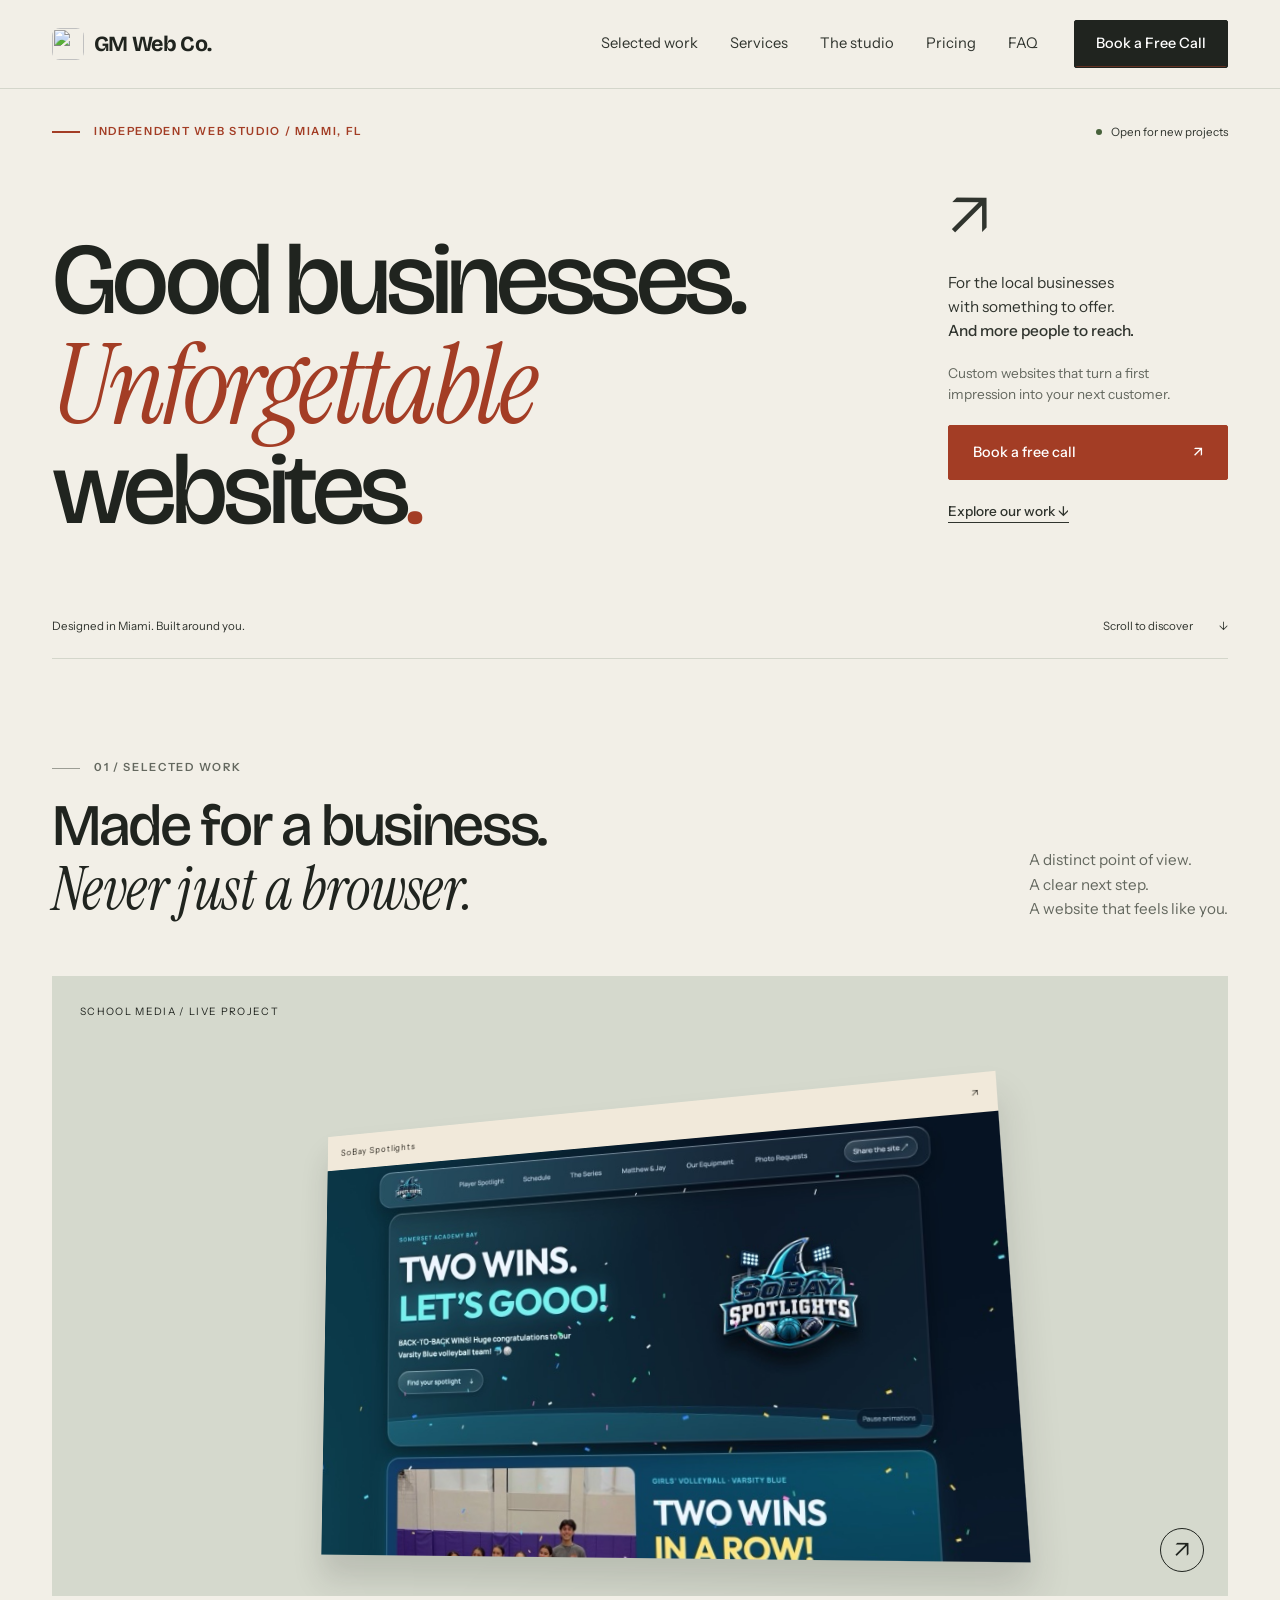
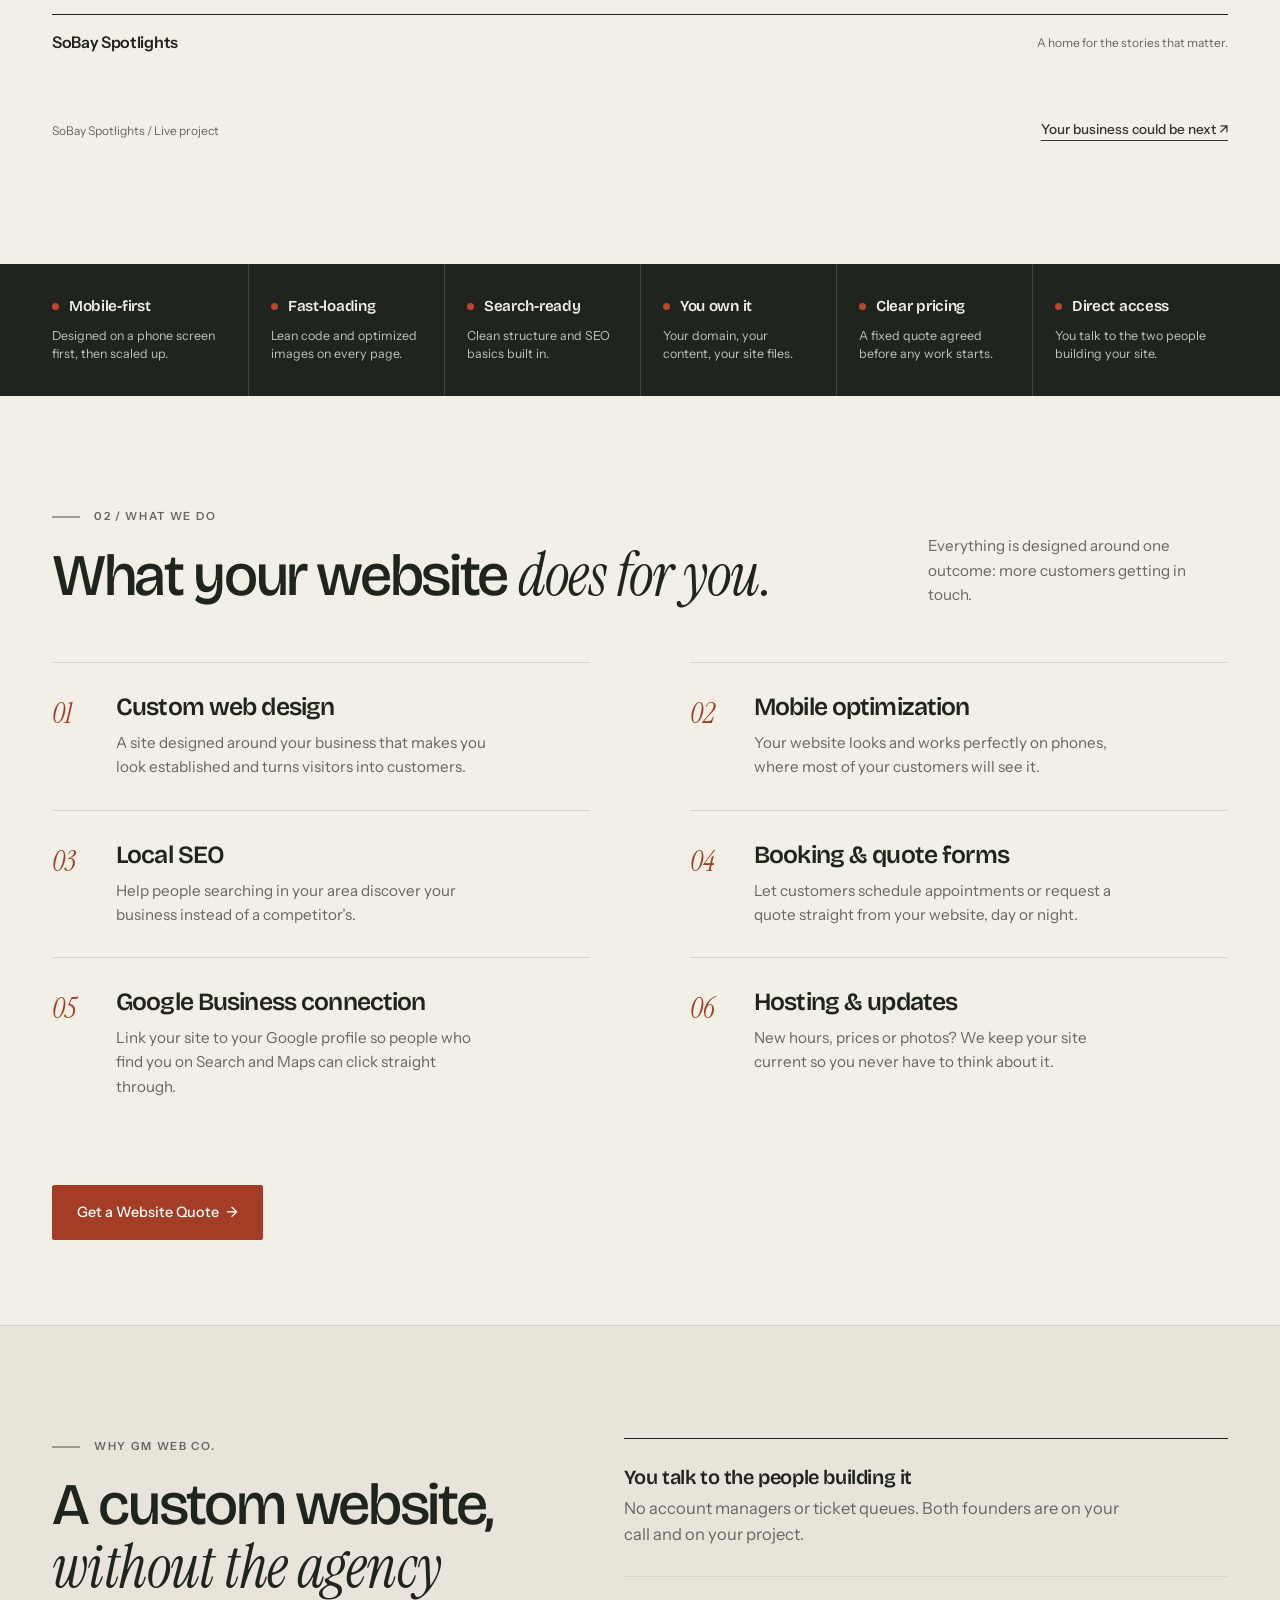
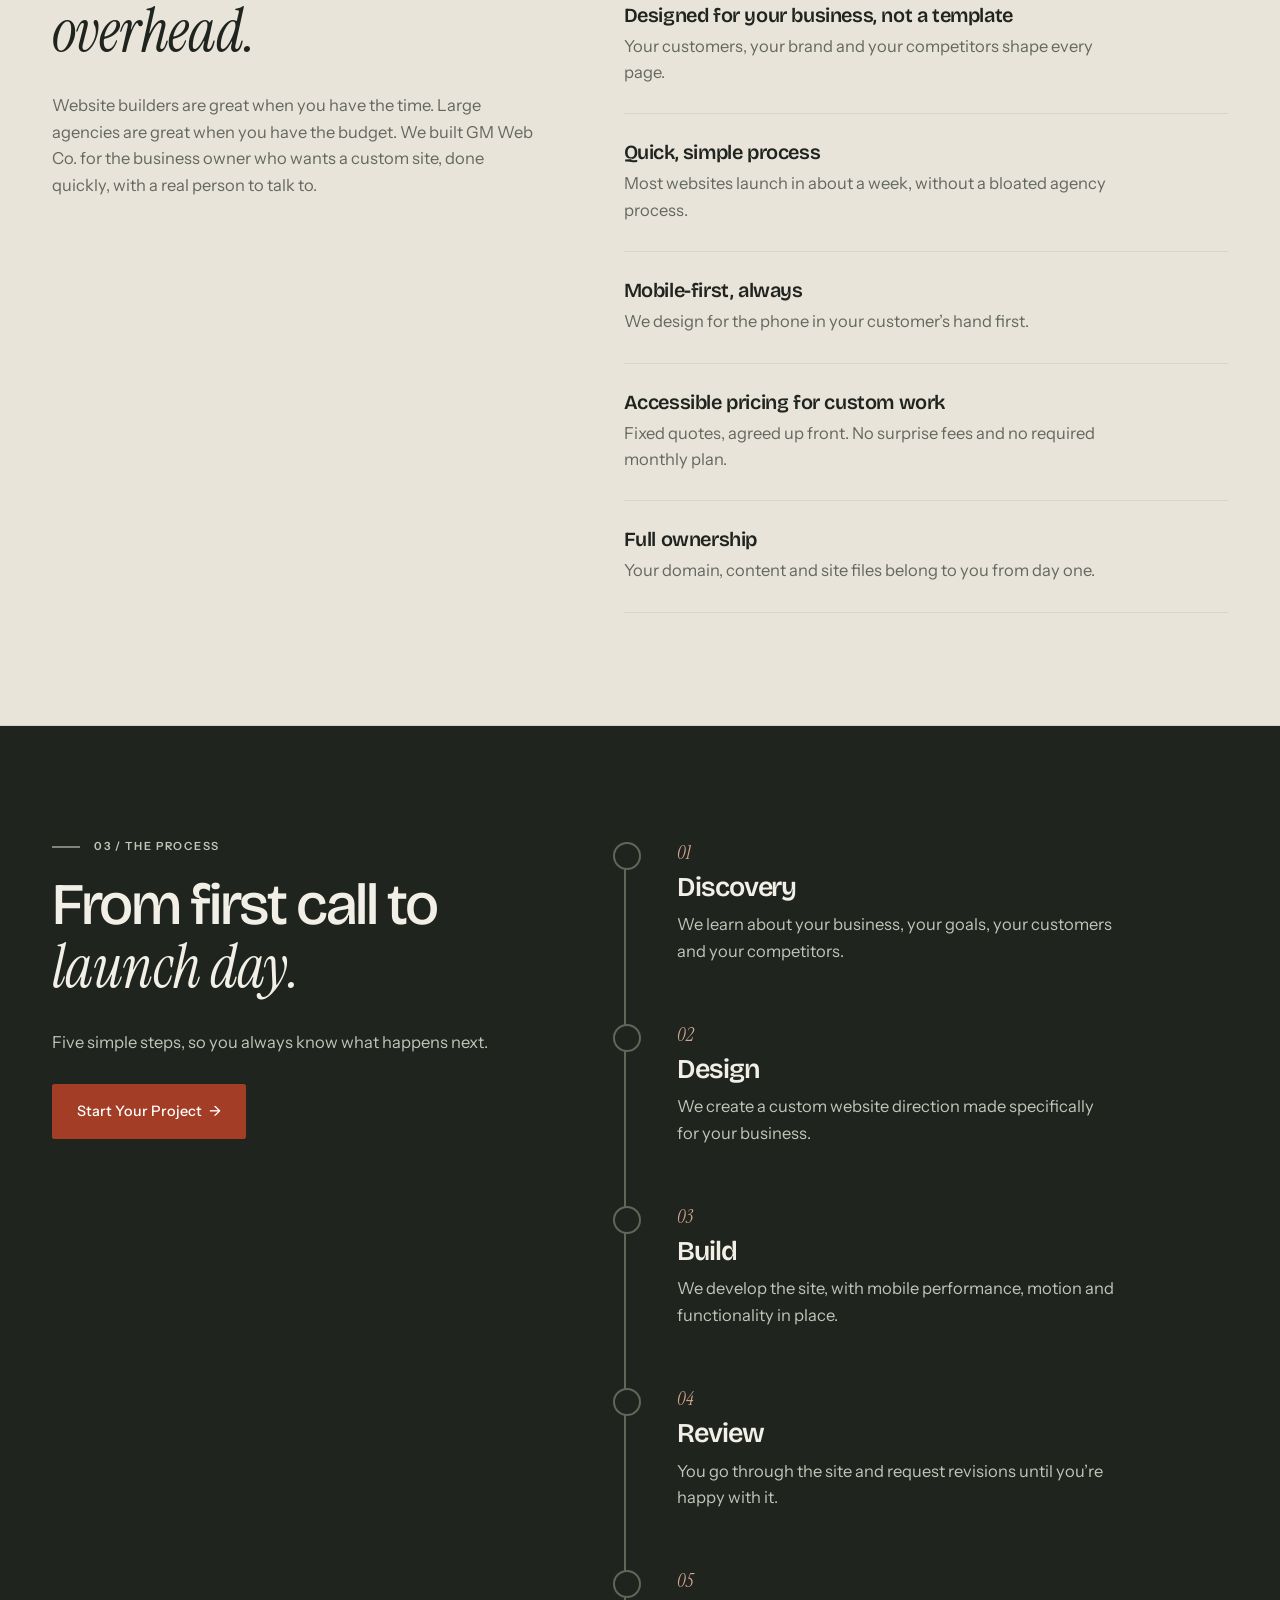
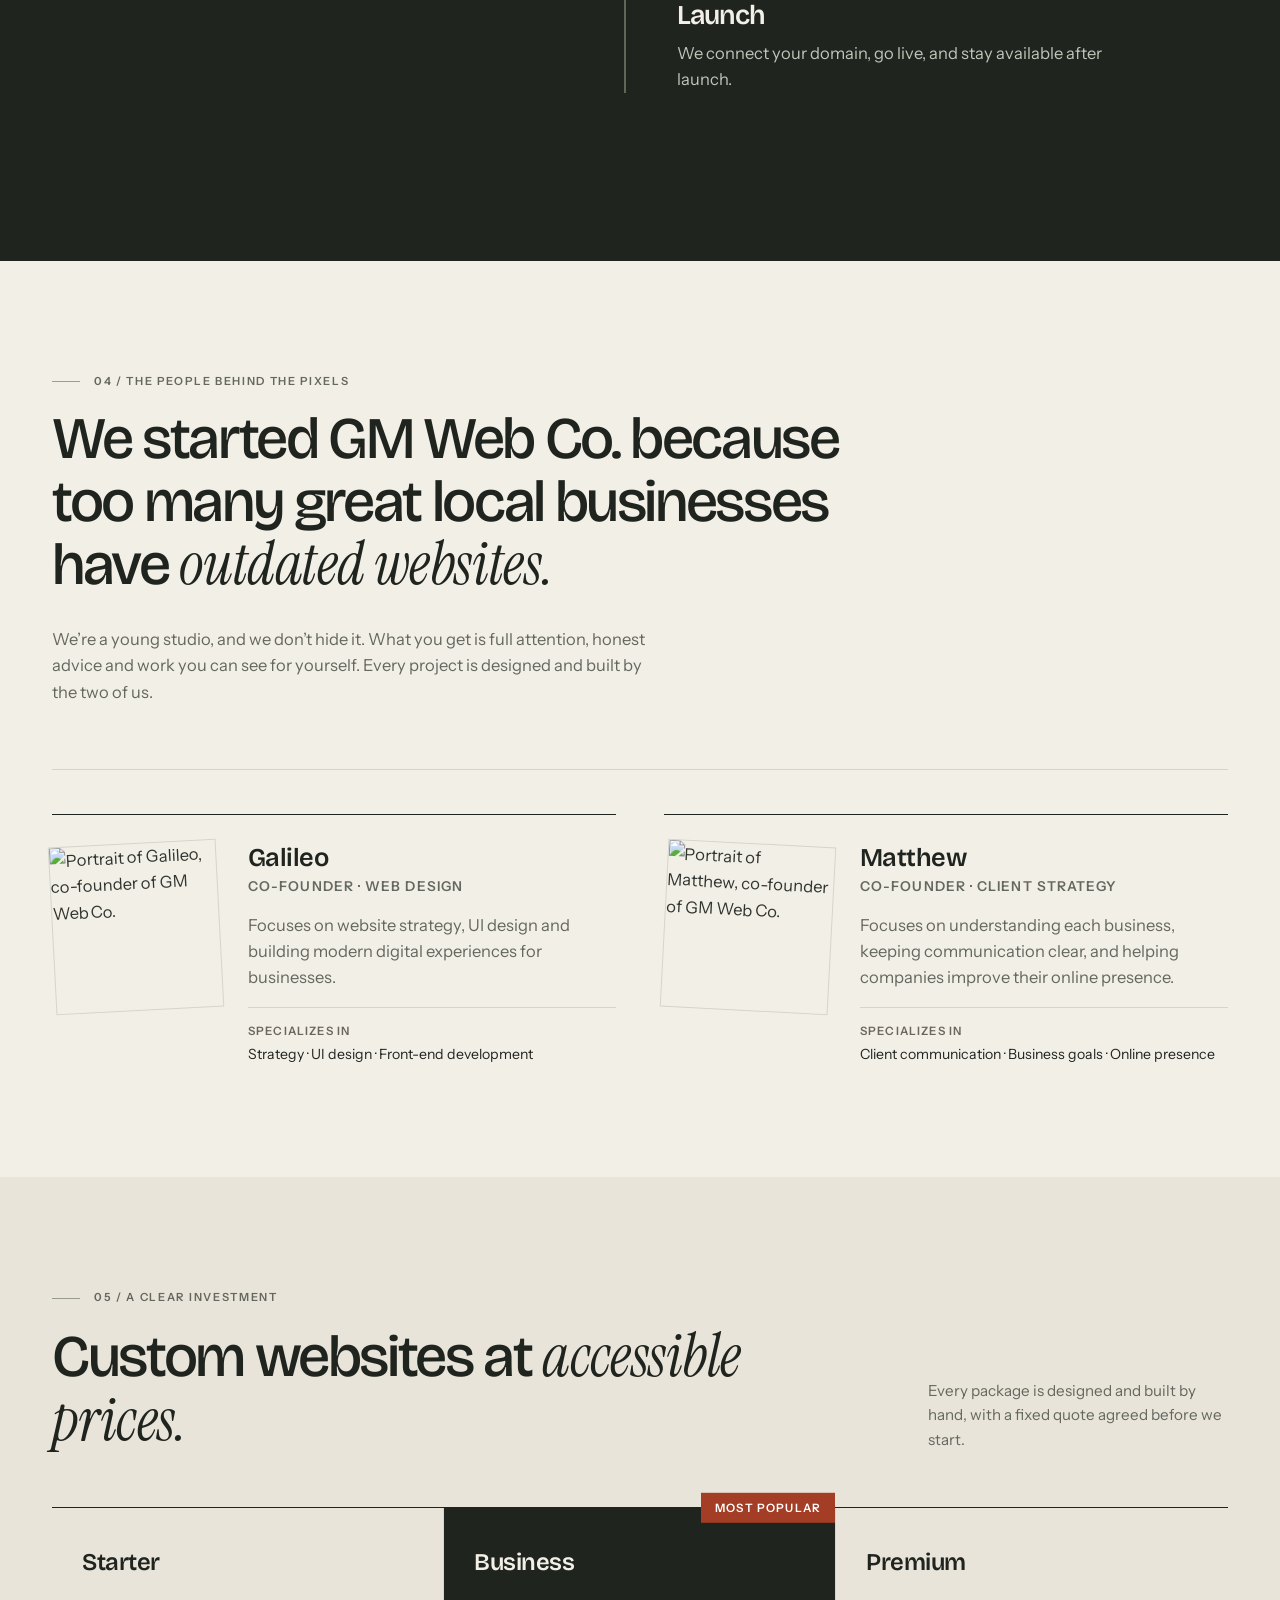
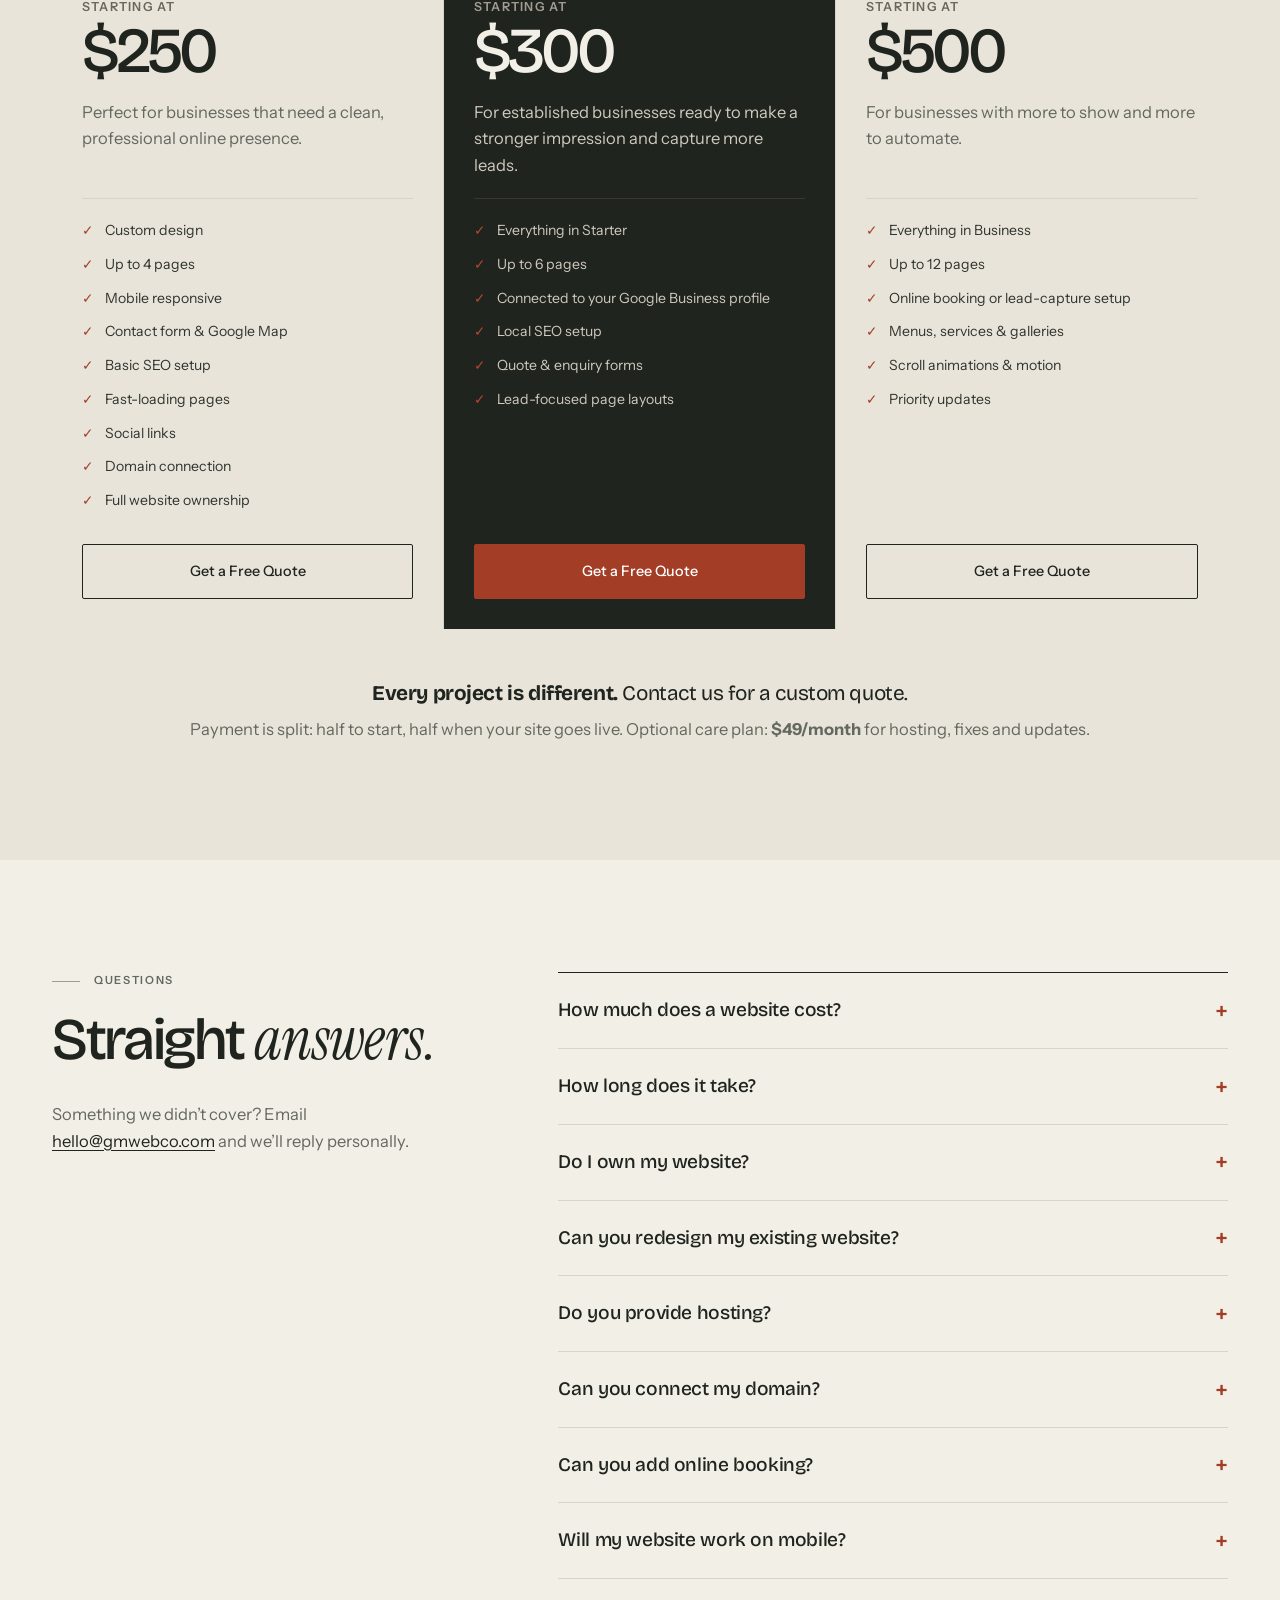
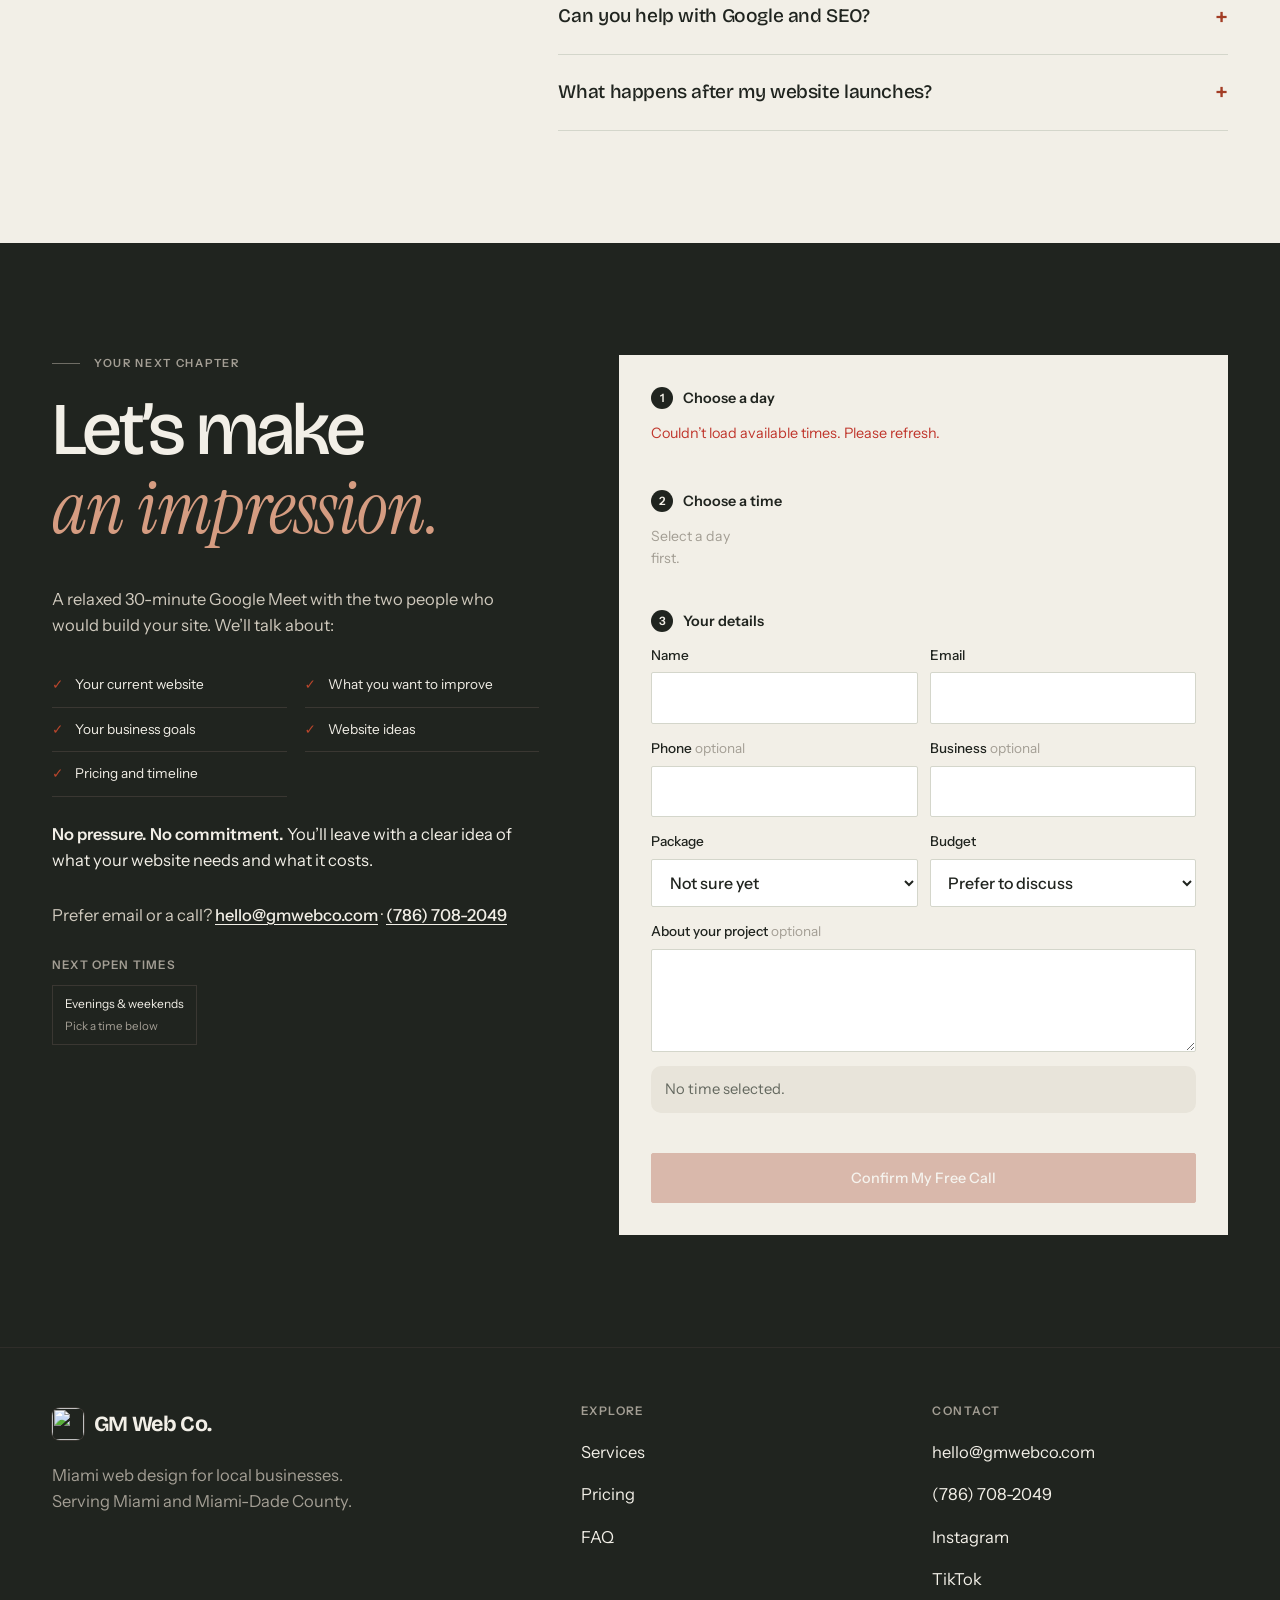
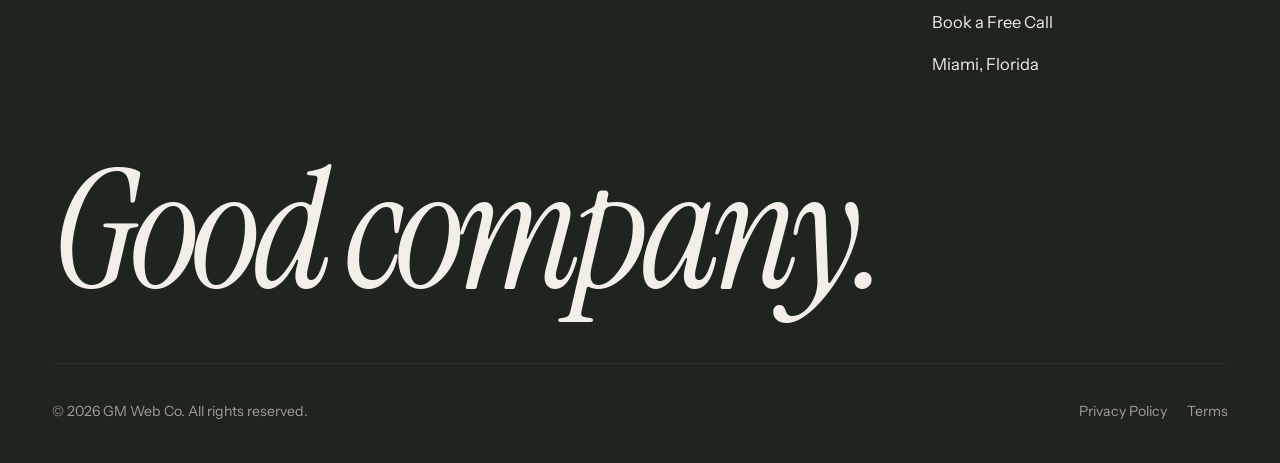
==== commit 34e1514a: "Update site: remove concept projects, add cinematic/live/scroll builds Co-Authored-By: Claude Sonnet" ====
--- a/site-v2/index.html
+++ b/site-v2/index.html
@@ -8,8 +8,12 @@
   <title>Miami Web Design for Local Businesses | GM Web Co.</title>
   <meta name="description" content="GM Web Co. is a Miami web design studio. We build fast, mobile-first websites for local businesses that get found on Google and turn visitors into calls and bookings. Book a free call." />
   <meta name="author" content="GM Web Co." />
+  <meta name="robots" content="index, follow, max-image-preview:large, max-snippet:-1" />
+  <meta name="geo.region" content="US-FL" />
+  <meta name="geo.placename" content="Miami" />
   <link rel="canonical" href="https://gmwebco.com/" />
   <meta property="og:type" content="website" />
+  <meta property="og:locale" content="en_US" />
   <meta property="og:site_name" content="GM Web Co." />
   <meta property="og:title" content="GM Web Co. | Miami web design for local businesses" />
   <meta property="og:description" content="Fast, modern, mobile-first websites that bring local businesses more customers. Book a free call." />
@@ -35,6 +39,9 @@
         "image": "https://gmwebco.com/og-cover.jpg",
         "description": "Miami web design studio building fast, mobile-first websites for local businesses.",
         "email": "hello@gmwebco.com",
+        "telephone": "+1-786-708-2049",
+        "sameAs": ["https://www.tiktok.com/@gm.web.co", "https://www.instagram.com/gmwebco/"],
+        "contactPoint": { "@type": "ContactPoint", "telephone": "+1-786-708-2049", "email": "hello@gmwebco.com", "contactType": "sales", "areaServed": "US", "availableLanguage": ["English", "Spanish"] },
         "founder": [{ "@type": "Person", "name": "Galileo S." }, { "@type": "Person", "name": "Matthew M." }],
         "address": { "@type": "PostalAddress", "addressLocality": "Miami", "addressRegion": "FL", "addressCountry": "US" },
         "areaServed": [{ "@type": "City", "name": "Miami" }, { "@type": "AdministrativeArea", "name": "Miami-Dade County" }],
@@ -63,7 +70,7 @@
     ]
   }
   </script>
-  <script defer src="/_vercel/insights/script.js"></script>
+
   <link rel="icon" href="favicon.svg" type="image/svg+xml" />
   <link rel="icon" href="logo-512.png" type="image/png" sizes="512x512" />
   <link rel="apple-touch-icon" href="apple-touch-icon.png" />
@@ -71,16 +78,17 @@
   <link rel="preconnect" href="https://fonts.gstatic.com" crossorigin />
   <link href="https://fonts.googleapis.com/css2?family=Bricolage+Grotesque:opsz,wght@12..96,500;12..96,600;12..96,700&family=Instrument+Sans:wght@400;500;600&family=Instrument+Serif:ital@0;1&display=swap" rel="stylesheet" />
     <link rel="stylesheet" href="styles.css" />
+  <link rel="stylesheet" href="cinematic.css" />
 </head>
-<body id="top">
+<body id="top" class="studio-home">
   <a class="skip" href="#main">Skip to content</a>
   <header class="nav">
     <div class="container nav-inner">
       <a href="#top" class="logo" aria-label="GM Web Co., back to top"><img src="logo-icon.svg" alt="" width="32" height="32" />GM Web Co.</a>
       <nav class="nav-links" id="navLinks" aria-label="Main">
+        <a href="#work">Selected work</a>
         <a href="#services">Services</a>
-        <a href="#why">Why GM</a>
-        <a href="#process">Process</a>
+        <a href="#team">The studio</a>
         <a href="#pricing">Pricing</a>
         <a href="#faq">FAQ</a>
         <a href="#book" class="btn btn-sm">Book a Free Call</a>
@@ -90,35 +98,26 @@
   </header>
 
   <main id="main">
-    <!-- HERO -->
+    <!-- Studio introduction. Only real projects appear in the portfolio. -->
     <section class="hero" aria-labelledby="hero-title">
-      <div class="container hero-grid">
-        <div class="hero-copy">
-          <p class="kicker reveal">Miami web design studio</p>
-          <h1 id="hero-title" class="split">Websites that bring Miami businesses <em>more customers.</em></h1>
-          <p class="lead reveal" style="--d:.45s">GM Web Co. designs fast, modern websites for local businesses. Built for phones, built to be found on Google, and built to turn visitors into calls and bookings.</p>
-          <div class="hero-cta reveal" style="--d:.6s">
-            <a href="#book" class="btn">Book a Free Strategy Call <span class="arrow" aria-hidden="true">→</span></a>
-            <a href="#services" class="btn btn-ghost">See What We Do</a>
-          </div>
-          <p class="hero-assure reveal" style="--d:.7s">Free 30-minute call. No pressure, no commitment.</p>
-        </div>
-        <aside class="hero-card reveal" style="--d:.3s" aria-labelledby="hc-title">
-          <p class="hc-eyebrow"><span class="hc-dot" aria-hidden="true"></span> Taking new projects</p>
-          <h2 id="hc-title">Free 30-minute website call</h2>
-          <p class="hc-sub">Talk to the two people who would build your site. No pressure, no commitment.</p>
-          <p class="hc-label">Next open times</p>
-          <div class="hc-times" id="hcTimes" aria-live="polite"><span class="hc-skel"></span><span class="hc-skel"></span><span class="hc-skel"></span></div>
-          <a href="#book" class="btn btn-block">Choose a Time <span class="arrow" aria-hidden="true">→</span></a>
-          <ul class="hc-list">
-            <li>Review your current website</li>
-            <li>Get ideas, pricing and a timeline</li>
-            <li>Most sites live in about a week</li>
-          </ul>
-        </aside>
-      </div>
-    </section>
-
+      <div class="container">
+        <div class="hero-topline"><p class="kicker">Independent web studio / Miami, FL</p><span class="availability"><i aria-hidden="true"></i> Open for new projects</span></div>
+        <div class="hero-editorial">
+          <h1 id="hero-title">Good businesses.<br /> <em>Unforgettable</em><br />websites<span class="period">.</span></h1>
+          <div class="hero-side"><span class="editorial-mark" aria-hidden="true">↗</span><p>For the local businesses<br />with something to offer.<br /><strong>And more people to reach.</strong></p><p class="hero-description">Custom websites that turn a first impression into your next customer.</p><a href="#book" class="btn">Book a free call <span aria-hidden="true">↗</span></a><a href="#work" class="quiet-link">Explore our work ↓</a></div>
+        </div>
+        <div class="hero-baseline"><span>Designed in Miami. Built around you.</span><a href="#work">Scroll to discover <span aria-hidden="true">↓</span></a></div>
+      </div>
+    </section>
+    <section id="work" class="section selected-work" aria-labelledby="work-title">
+      <div class="container">
+        <div class="section-head split-head"><div><p class="label reveal">01 / Selected work</p><h2 id="work-title" class="reveal">Made for a business.<br /><em>Never just a browser.</em></h2></div><p class="reveal">A distinct point of view.<br />A clear next step.<br />A website that feels like you.</p></div>
+        <div class="portfolio-grid">
+          <article class="portfolio-item"><a href="https://sobay-spotlight.mich012801.chatgpt.site/" target="_blank" rel="noopener" class="portfolio-image sobay-image" data-scene aria-label="Visit SoBay Spotlights, a live project (opens in a new tab)"><span class="portfolio-category">SCHOOL MEDIA / LIVE PROJECT</span><div class="portfolio-browser" data-depth="front"><div class="window-chrome"><span>SoBay Spotlights</span><span>↗</span></div><img src="work/sobay-desktop-800.jpg" width="800" height="500" loading="lazy" decoding="async" alt="SoBay Spotlights school media website" /></div><span class="portfolio-arrow" aria-hidden="true">↗</span></a><div class="portfolio-meta"><h3>SoBay Spotlights</h3><span>A home for the stories that matter.</span></div></article>
+        </div>
+        <div class="work-end"><p>SoBay Spotlights / Live project</p><a class="quiet-link" href="#book">Your business could be next ↗</a></div>
+      </div>
+    </section>
     <!-- TRUST -->
     <section class="trust" aria-label="What you can count on">
       <ul class="container trust-list">
@@ -136,7 +135,7 @@
       <div class="container">
         <div class="section-head split-head">
           <div>
-            <p class="label reveal">Services</p>
+            <p class="label reveal">02 / What we do</p>
             <h2 id="services-title" class="reveal">What your website <em>does for you.</em></h2>
           </div>
           <p class="reveal">Everything is designed around one outcome: more customers getting in touch.</p>
@@ -176,7 +175,7 @@
     <section class="section" id="process" aria-labelledby="process-title">
       <div class="container process-grid">
         <div class="process-intro">
-          <p class="label reveal">Process</p>
+          <p class="label reveal">03 / The process</p>
           <h2 id="process-title" class="reveal">From first call to <em>launch day.</em></h2>
           <p class="muted reveal">Five simple steps, so you always know what happens next.</p>
           <a href="#book" class="btn reveal">Start Your Project <span class="arrow" aria-hidden="true">→</span></a>
@@ -195,7 +194,7 @@
     <section id="team" class="section section-alt" aria-labelledby="team-title">
       <div class="container">
         <div class="team-lead">
-          <p class="label reveal">The founders</p>
+          <p class="label reveal">04 / The people behind the pixels</p>
           <h2 id="team-title" class="reveal">We started GM Web Co. because too many great local businesses have <em>outdated websites.</em></h2>
           <p class="muted reveal">We’re a young studio, and we don’t hide it. What you get is full attention, honest advice and work you can see for yourself. Every project is designed and built by the two of us.</p>
         </div>
@@ -223,7 +222,7 @@
     </section>
 
     <!-- TESTIMONIALS -->
-    <section id="proof" class="section" aria-labelledby="proof-title">
+    <section id="proof" hidden class="section" aria-labelledby="proof-title">
       <div class="container">
         <div class="section-head split-head">
           <div>
@@ -236,7 +235,7 @@
         <div class="quotes" id="quotes"></div>
         <div class="quotes-empty reveal" id="quotesEmpty">
           <p class="quotes-lede">We would rather show you real words than invented ones.</p>
-          <p class="muted">Client feedback will appear here as our first projects launch. Until then, a free call are the best way to judge us.</p>
+          <p class="muted">Client feedback will appear here as our first projects launch. Until then, a free call is the best way to judge us.</p>
           <a href="#book" class="btn btn-ghost">Talk to Us First <span class="arrow" aria-hidden="true">→</span></a>
         </div>
       </div>
@@ -247,7 +246,7 @@
       <div class="container">
         <div class="section-head split-head">
           <div>
-            <p class="label reveal">Pricing</p>
+            <p class="label reveal">05 / A clear investment</p>
             <h2 id="pricing-title" class="reveal">Custom websites at <em>accessible prices.</em></h2>
           </div>
           <p class="reveal">Every package is designed and built by hand, with a fixed quote agreed before we start.</p>
@@ -319,8 +318,8 @@
     <section id="book" class="section section-dark book-section" aria-labelledby="book-title">
       <div class="container book-grid">
         <div class="book-copy">
-          <p class="label reveal">Book a call</p>
-          <h2 id="book-title" class="reveal">Book a free <em>website call.</em></h2>
+          <p class="label reveal">Your next chapter</p>
+          <h2 id="book-title" class="reveal">Let’s make<br /><em>an impression.</em></h2>
           <p class="reveal">A relaxed 30-minute Google Meet with the two people who would build your site. We’ll talk about:</p>
           <ul class="book-points reveal">
             <li>Your current website</li>
@@ -330,7 +329,8 @@
             <li>Pricing and timeline</li>
           </ul>
           <p class="book-assure reveal"><b>No pressure. No commitment.</b> You’ll leave with a clear idea of what your website needs and what it costs.</p>
-          <p class="contact-line">Prefer email? <a href="mailto:hello@gmwebco.com">hello@gmwebco.com</a></p>
+          <p class="contact-line">Prefer email or a call? <a href="mailto:hello@gmwebco.com">hello@gmwebco.com</a> · <a href="tel:+17867082049">(786) 708-2049</a></p>
+          <div class="booking-availability"><p class="hc-label">Next open times</p><div class="hc-times" id="hcTimes" aria-live="polite"></div></div>
           <p class="small faint" id="tzNote"></p>
         </div>
 
@@ -410,10 +410,14 @@
         <div class="footer-col">
           <b>Contact</b>
           <a href="mailto:hello@gmwebco.com">hello@gmwebco.com</a>
+          <a href="tel:+17867082049">(786) 708-2049</a>
+          <a href="https://www.instagram.com/gmwebco/" target="_blank" rel="noopener me">Instagram</a>
+          <a href="https://www.tiktok.com/@gm.web.co" target="_blank" rel="noopener me">TikTok</a>
           <a href="#book">Book a Free Call</a>
           <span>Miami, Florida</span>
         </div>
       </div>
+      <p class="footer-signature" aria-hidden="true">Good company.</p>
       <div class="footer-row">
         <span class="small faint">© <span id="year">2026</span> GM Web Co. All rights reserved.</span>
         <span class="footer-links small"><a href="/privacy">Privacy Policy</a><a href="/terms">Terms</a></span>
@@ -422,5 +426,6 @@
   </footer>
 
   <script src="site.js"></script>
+  <script src="cinematic.js"></script>
 </body>
 </html>
--- a/site-v2/cinematic.css
+++ b/site-v2/cinematic.css
@@ -0,0 +1,210 @@
+/* Local studio edition. No animation framework, canvas or scroll interception. */
+.studio-home { --paper:#f2efe7; --paper-2:#e8e4da; --ink:#20241f; --text:#30342e; --muted:#64685f; --accent:#ba462c; --accent-ink:#a33d25; --line:#d4d6cb; --radius:2px; }
+.studio-home .container { width:min(1360px, 100% - 104px); }
+.studio-home .nav { background:var(--paper); backdrop-filter:none; border-bottom:1px solid var(--line); }
+.studio-home .nav-inner { height:88px; justify-content:space-between; }
+.studio-home .logo { font-size:1.35rem; }
+.studio-home .nav-links { gap:32px; }
+.studio-home .btn { border-radius:2px; padding:15px 24px; font-size:.9rem; }
+.studio-home .btn-sm { padding:11px 21px; background:var(--ink); border-color:var(--ink); }
+.studio-home .btn-sm::before { background:var(--accent-ink); }
+.studio-home .label, .studio-home .kicker { font-size:.7rem; letter-spacing:.15em; font-weight:600; }
+.studio-home h2 { font-size:clamp(2.5rem,4.6vw,4.25rem); font-weight:500; line-height:1.06; }
+.studio-home h2 em { color:inherit; }
+.studio-home .section { padding:112px 0; }
+.studio-home .hero { padding:34px 0 0; }
+.hero-topline { display:flex; align-items:center; justify-content:space-between; gap:20px; }
+.hero-topline p { margin:0; }
+.availability { font-size:.72rem; display:flex; align-items:center; gap:9px; }
+.availability i { width:6px; height:6px; background:#47613b; border-radius:50%; }
+.hero-editorial { display:grid; grid-template-columns:1fr 280px; align-items:end; gap:36px; padding:42px 0 54px; }
+.studio-home .hero h1 { font-size:clamp(4rem,7.9vw,7.8rem); font-weight:500; line-height:.99; letter-spacing:-.045em; margin:0; }
+.studio-home .hero h1 em { color:var(--accent-ink); letter-spacing:-.04em; font-size:1.1em; }
+.period { color:var(--accent-ink); }
+.hero-side { padding-bottom:6px; }
+.editorial-mark { display:block; font-size:4rem; line-height:1; margin-bottom:24px; font-weight:400; }
+.hero-side p { font-size:.96rem; line-height:1.55; margin-bottom:20px; }
+.hero-side strong { font-weight:500; }
+.hero-side .hero-description { color:var(--muted); font-size:.85rem; max-width:27ch; }
+.hero-side .btn { width:100%; justify-content:space-between; }
+.quiet-link { display:inline-flex; align-items:center; min-height:44px; font-size:.85rem; font-weight:500; text-underline-offset:6px; text-decoration-thickness:1px; }
+.hero-side .quiet-link { margin-top:10px; }
+.hero-stage { height:580px; position:relative; perspective:1400px; overflow:hidden; background:#24251f; isolation:isolate; color:#fff4df; }
+.stage-photo { position:absolute; inset:-8%; }
+.stage-photo img { width:100%; height:100%; object-fit:cover; filter:brightness(.58); }
+.stage-title { position:absolute; left:5%; top:22%; display:flex; flex-direction:column; gap:8px; }
+.stage-title > span { font-size:.68rem; letter-spacing:.25em; }
+.stage-title em { font-size:clamp(3.7rem,6vw,6rem); line-height:1; max-width:5.8ch; }
+.stage-window { position:absolute; width:45%; right:8%; top:13%; display:block; background:#efe6d6; color:#2b2823; text-decoration:none; box-shadow:0 35px 65px #0007; transform:rotateY(-9deg) rotateX(5deg); transform-origin:50% 60%; }
+.window-chrome { display:flex; justify-content:space-between; align-items:center; padding:12px 16px; font-size:.6rem; letter-spacing:.09em; background:#f1e9da; color:#302c24; }
+.stage-window > img { display:block; width:100%; height:auto; aspect-ratio:1.7; object-fit:cover; object-position:top; }
+.window-foot { display:flex; justify-content:space-between; padding:14px 16px; font-size:.7rem; }
+.window-foot > span { font-size:1rem; }
+.stage-caption { position:absolute; inset:auto 5% 28px; display:flex; justify-content:space-between; gap:16px; border-top:1px solid #ffffff45; padding-top:18px; font-size:.65rem; letter-spacing:.1em; }
+.hero-baseline { display:flex; justify-content:space-between; gap:18px; padding:23px 0; font-size:.72rem; border-bottom:1px solid var(--line); }
+.hero-baseline a { text-decoration:none; }
+.hero-baseline a span { margin-left:24px; }
+.studio-home .selected-work { padding-top:100px; }
+.studio-home .section-head { margin-bottom:55px; }
+.studio-home .split-head { align-items:end; }
+.studio-home .split-head > p { font-size:.95rem; max-width:30ch; }
+.portfolio-grid { display:grid; grid-template-columns:1.1fr 1fr; gap:64px; }
+.portfolio-offset { padding-top:125px; }
+.portfolio-image { display:block; height:540px; position:relative; overflow:hidden; perspective:1000px; isolation:isolate; color:#f8f3e6; }
+.tide-image { background:#283028; }
+.tide-image > img { width:100%; height:116%; object-fit:cover; position:absolute; top:-8%; filter:brightness(.55) saturate(.5); }
+.portfolio-category { position:absolute; top:28px; left:28px; font-size:.64rem; letter-spacing:.13em; z-index:2; }
+.portfolio-title { position:absolute; left:9%; bottom:15%; font-family:var(--display); font-size:clamp(4rem,7vw,6.5rem); line-height:.85; letter-spacing:-.045em; }
+.portfolio-title em { font-size:1.12em; }
+.portfolio-arrow { position:absolute; right:24px; bottom:24px; display:grid; place-items:center; width:44px; height:44px; border:1px solid currentColor; border-radius:50%; font-size:1.5rem; transition:background .2s,color .2s; }
+.portfolio-image:hover .portfolio-arrow { background:var(--paper); color:var(--ink); }
+.sobay-image { background:#d5d9cd; color:var(--ink); height:430px; }
+.portfolio-browser { position:absolute; width:86%; top:24%; left:7%; box-shadow:0 24px 32px #20241f26; transform:rotateY(-8deg) rotateZ(-3deg); }
+.portfolio-browser img { width:100%; height:auto; display:block; aspect-ratio:1.7; object-fit:cover; object-position:top; }
+.portfolio-meta { display:flex; justify-content:space-between; gap:20px; border-top:1px solid var(--ink); padding-top:18px; margin-top:18px; }
+.portfolio-meta h3 { font-family:inherit; font-size:1rem; font-weight:600; letter-spacing:-.02em; }
+.portfolio-meta > span { font-size:.75rem; color:var(--muted); }
+.work-end { display:flex; justify-content:space-between; gap:24px; margin-top:48px; align-items:center; }
+.work-end p { font-size:.75rem; color:var(--muted); margin:0; }
+.studio-home .trust { background:var(--ink); color:var(--paper); border:0; }
+.studio-home .trust-list li { border-color:#ffffff29; }
+.studio-home .trust-list b { color:var(--paper); font-size:.95rem; }
+.studio-home .trust-list span { color:#bec4b8; font-size:.78rem; }
+.studio-home #services { padding-bottom:85px; }
+.studio-home .svc-list { column-gap:100px; }
+.studio-home .svc-list li { padding:30px 0; }
+.studio-home .svc-num { font-family:var(--serif); font-size:1.8rem; color:var(--accent-ink); }
+.studio-home .svc-list p { font-size:.95rem; }
+.studio-home #why { border-top:1px solid var(--line); border-bottom:1px solid var(--line); }
+.studio-home .why-list li { border-radius:0; }
+.studio-home #process { background:var(--ink); color:#bfc6b9; }
+.studio-home #process h2, .studio-home #process h3 { color:var(--paper); }
+.studio-home #process .muted, .studio-home #process .label, .studio-home #process .step p { color:#bfc6b9; }
+.studio-home #process .step-num { color:#d2a590; }
+.studio-home #process .timeline::before { background:#5f6759; }
+.studio-home #process .step { border-color:#5f6759; }
+.studio-home #process .step::before { background:var(--ink); border-color:#5f6759; }
+.studio-home #process .step.lit::before { background:#c57253; border-color:#c57253; }
+.studio-home #team { background:var(--paper); }
+.studio-home .team-lead { max-width:980px; }
+.studio-home .team-lead h2 { max-width:23ch; }
+.studio-home .people { border-top:1px solid var(--line); padding-top:44px; }
+.studio-home .person-img, .studio-home .person-img img { border-radius:0; }
+.studio-home .person-img { transform:rotate(-3deg); }
+.studio-home .person:nth-child(2) .person-img { transform:rotate(3deg); }
+.studio-home .price-grid { gap:0; border-top:1px solid var(--ink); }
+.studio-home .price-card { border:0; border-right:1px solid var(--line); border-radius:0; background:transparent; padding:40px 30px 30px; }
+.studio-home .price-card:last-child { border-right:0; }
+.studio-home .price-card.featured { background:var(--ink); box-shadow:none; }
+.studio-home .price-flag { border-radius:0; left:auto; right:0; padding:6px 14px; }
+.studio-home .price { font-weight:500; }
+.studio-home .price-card li { font-size:.88rem; }
+.studio-home .book-card { border-radius:0; box-shadow:none; }
+.studio-home .book-copy h2 { font-size:clamp(3.5rem,5.8vw,5.8rem); }
+.studio-home .book-copy h2 em { color:#d59c81; }
+.studio-home .book-copy { position:static; }
+.studio-home .book-points { display:grid; grid-template-columns:1fr 1fr; gap:0 18px; }
+.studio-home .book-points li { font-size:.85rem; }
+.studio-home .booking-availability { margin-top:28px; }
+.studio-home .hc-times { display:flex; flex-wrap:wrap; gap:8px; }
+.studio-home .hc-times span { display:flex; flex-direction:column; padding:8px 12px; font-size:.75rem; border-radius:0; gap:4px; }
+.studio-home .hc-times small { font-size:.72rem; }
+.studio-home .day, .studio-home .slot, .studio-home input, .studio-home select, .studio-home textarea { border-radius:2px; }
+.footer-signature { font-family:var(--serif); font-size:clamp(4rem,13vw,13rem); font-style:italic; letter-spacing:-.045em; line-height:1.1; margin:0 0 40px; color:var(--paper); }
+.studio-home .footer { padding-top:54px; }
+.studio-home .footer-top { padding-bottom:55px; }
+/* Reveal is only enabled by JS; all content remains readable without it. */
+
+@media (min-width:1001px) {
+  .studio-home .why-intro, .studio-home .process-intro { top:125px; }
+}
+@media (max-width:1100px) {
+  .studio-home .container { width:calc(100% - 64px); }
+  .hero-editorial { grid-template-columns:1fr 230px; gap:25px; }
+  .studio-home .hero h1 { font-size:7.8vw; }
+  .hero-stage { height:490px; }
+  .portfolio-grid { gap:32px; }
+  .portfolio-image { height:450px; }
+  .sobay-image { height:370px; }
+  .portfolio-meta { flex-direction:column; gap:0; }
+}
+@media (max-width:1000px) {
+  .studio-home .nav-inner { height:74px; }
+  .studio-home .nav-links { gap:0; }
+  .studio-home .section { padding:80px 0; }
+  .studio-home .price-grid { max-width:none; gap:0; }
+  .studio-home .price-card { border-right:0; border-bottom:1px solid var(--line); }
+  .studio-home .price-card ul { grid-template-columns:1fr 1fr; }
+  .studio-home .price-card .btn { align-self:start; }
+  .studio-home .price-flag { transform:none; }
+  .studio-home .book-copy > p { max-width:40em; }
+  .studio-home .people { grid-template-columns:1fr 1fr; gap:32px; }
+  .studio-home .person { display:block; }
+  .studio-home .person-img { width:150px; margin-bottom:25px; }
+}
+@media (max-width:700px) {
+  .studio-home .container { width:calc(100% - 40px); }
+  .studio-home .hero { padding-top:24px; }
+  .hero-topline { gap:10px; }
+  .hero-topline .kicker { font-size:.59rem; letter-spacing:.09em; }
+  .availability { font-size:.6rem; }
+  .hero-editorial { grid-template-columns:1fr; padding:30px 0 32px; gap:26px; }
+  .studio-home .hero h1 { font-size:clamp(3rem,11.3vw,5rem); line-height:1.03; }
+  .hero-side { display:grid; grid-template-columns:1fr 1fr; gap:12px 24px; align-items:center; padding:0; }
+  .editorial-mark, .hero-side > p:first-of-type { display:none; }
+  .hero-side .hero-description { max-width:none; grid-column:1/-1; font-size:.95rem; margin-bottom:2px; }
+  .hero-side .btn { font-size:.78rem; padding:13px 15px; }
+  .hero-side .quiet-link { margin:0; font-size:.78rem; justify-content:center; }
+  .hero-stage { height:470px; }
+  .stage-title { top:9%; left:7%; }
+  .stage-title em { font-size:3.5rem; max-width:none; }
+  .stage-title > span { font-size:.58rem; }
+  .stage-window { width:80%; top:37%; right:10%; }
+  .window-chrome { padding:8px 10px; font-size:.49rem; }
+  .window-foot { padding:9px 10px; font-size:.58rem; }
+  .stage-caption { bottom:20px; inset-inline:7%; font-size:.52rem; padding-top:12px; }
+  .stage-caption > span:last-child { display:none; }
+  .hero-baseline { font-size:.62rem; padding:18px 0; }
+  .hero-baseline a span { margin-left:6px; }
+  .studio-home .section { padding:65px 0; }
+  .studio-home .selected-work { padding-top:65px; }
+  .studio-home h2 { font-size:clamp(2.3rem,8vw,3.2rem); }
+  .studio-home .section-head { margin-bottom:32px; }
+  .portfolio-grid { grid-template-columns:1fr; gap:40px; }
+  .portfolio-offset { padding-top:0; }
+  .portfolio-image { height:440px; }
+  .portfolio-title { font-size:5.5rem; }
+  .sobay-image { height:350px; }
+  .portfolio-meta { flex-direction:row; gap:10px; }
+  .portfolio-meta h3 { font-size:.88rem; }
+  .portfolio-meta > span { font-size:.67rem; text-align:right; max-width:19ch; }
+  .work-end { flex-direction:column; align-items:start; gap:8px; margin-top:28px; }
+  .studio-home .trust-list { grid-template-columns:1fr 1fr; }
+  .studio-home .svc-list { column-gap:32px; }
+  .studio-home .people { grid-template-columns:1fr; }
+  .studio-home .person { display:grid; grid-template-columns:100px 1fr; gap:22px; }
+  .studio-home .person-img { width:100%; margin:0; }
+  .studio-home .price-card { padding:32px 20px; }
+  .studio-home .price-card ul { grid-template-columns:1fr; }
+  .studio-home .book-copy h2 { font-size:3.6rem; }
+  .studio-home .book-grid { gap:36px; }
+  .studio-home .book-card { padding:22px 16px; }
+  .footer-signature { font-size:15vw; margin-bottom:25px; }
+}
+@media (prefers-reduced-motion:reduce) {
+  .studio-home *, .studio-home *::before, .studio-home *::after { scroll-behavior:auto!important; transition:none!important; animation:none!important; }
+  .studio-home [data-depth] { transform:none!important; }
+  .js .studio-home .reveal { opacity:1; transform:none; }
+}
+@media (prefers-reduced-motion:no-preference) {
+  .js .studio-home .reveal { transform:perspective(1200px) translate3d(0,28px,-16px) rotateX(3deg); transform-origin:center top; }
+  .js .studio-home .reveal.in { transform:none; }
+}
+/* The portfolio contains real work only. */
+.studio-home .portfolio-grid { grid-template-columns:1fr; }
+.studio-home .sobay-image { height:620px; }
+.studio-home .portfolio-browser { width:60%; left:20%; top:12%; }
+@media (max-width:700px) {
+  .studio-home .sobay-image { height:310px; }
+  .studio-home .portfolio-browser { width:86%; left:7%; top:24%; }
+}
